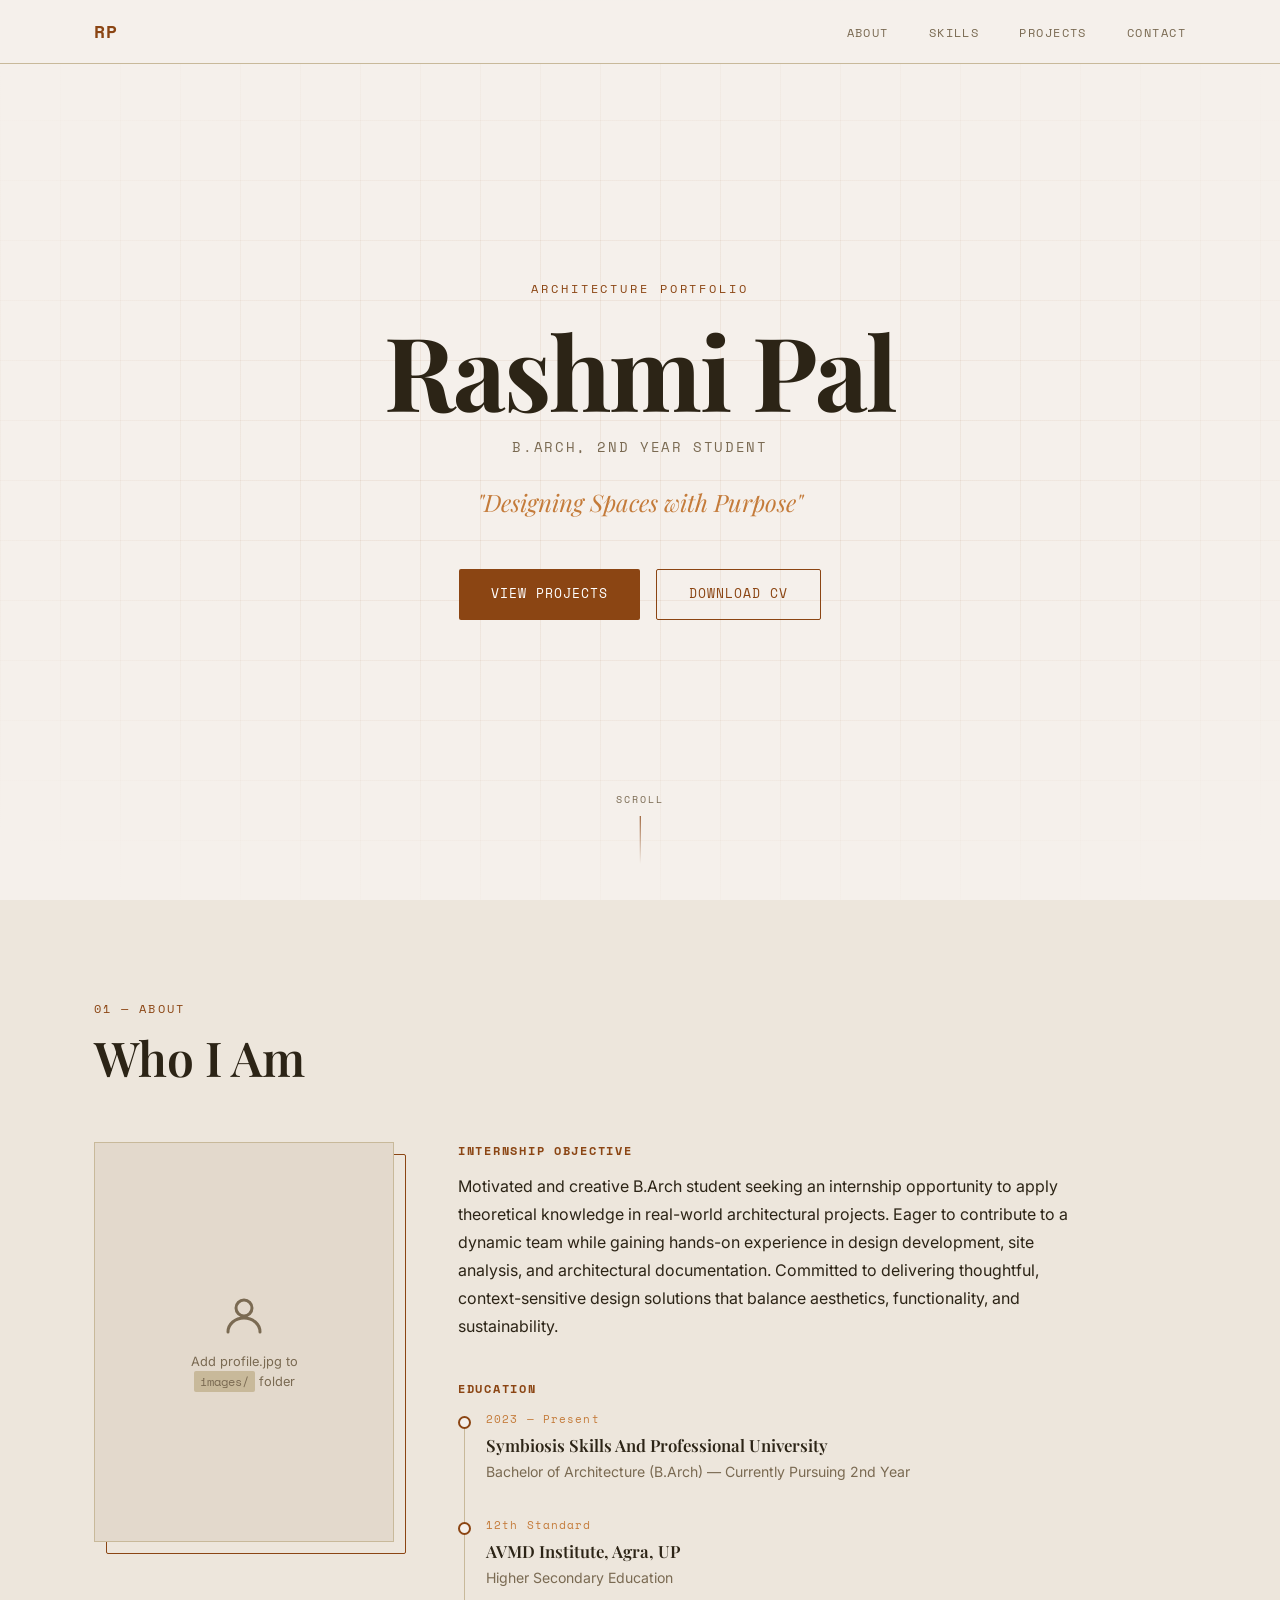
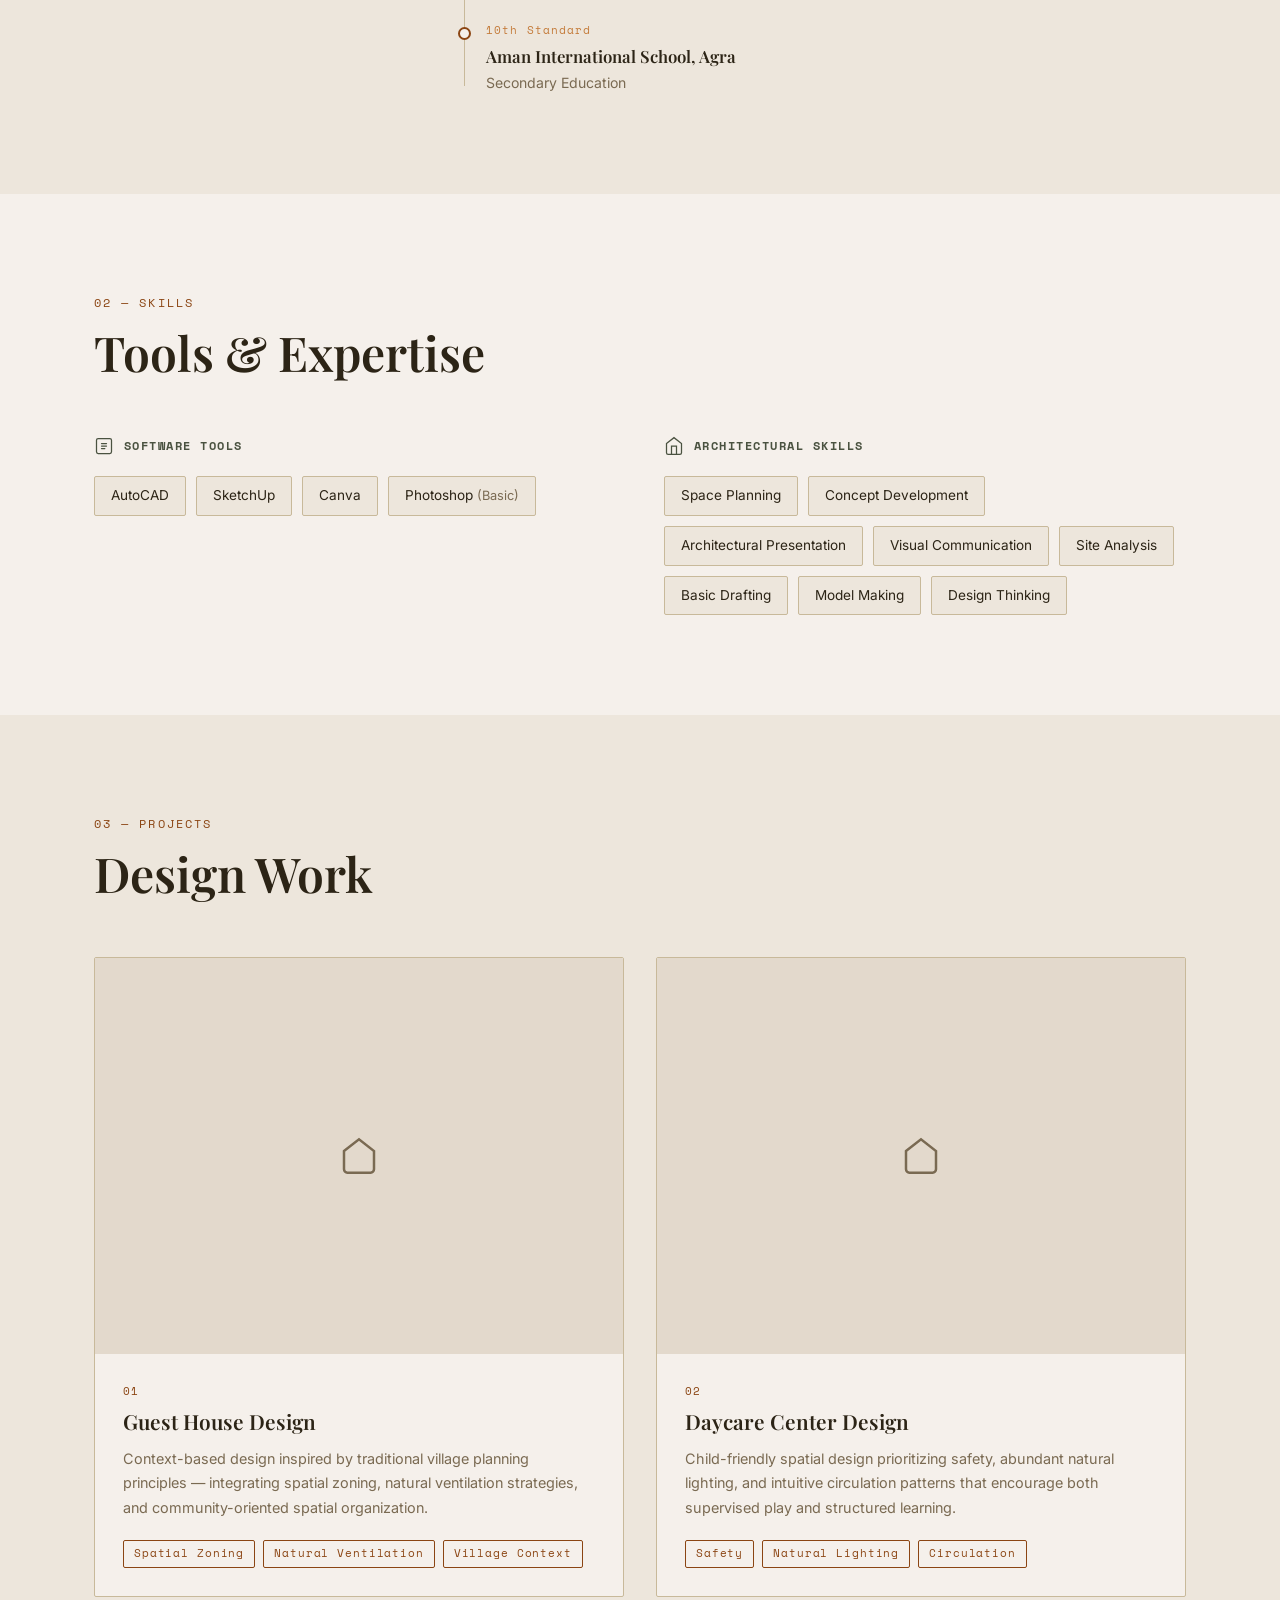
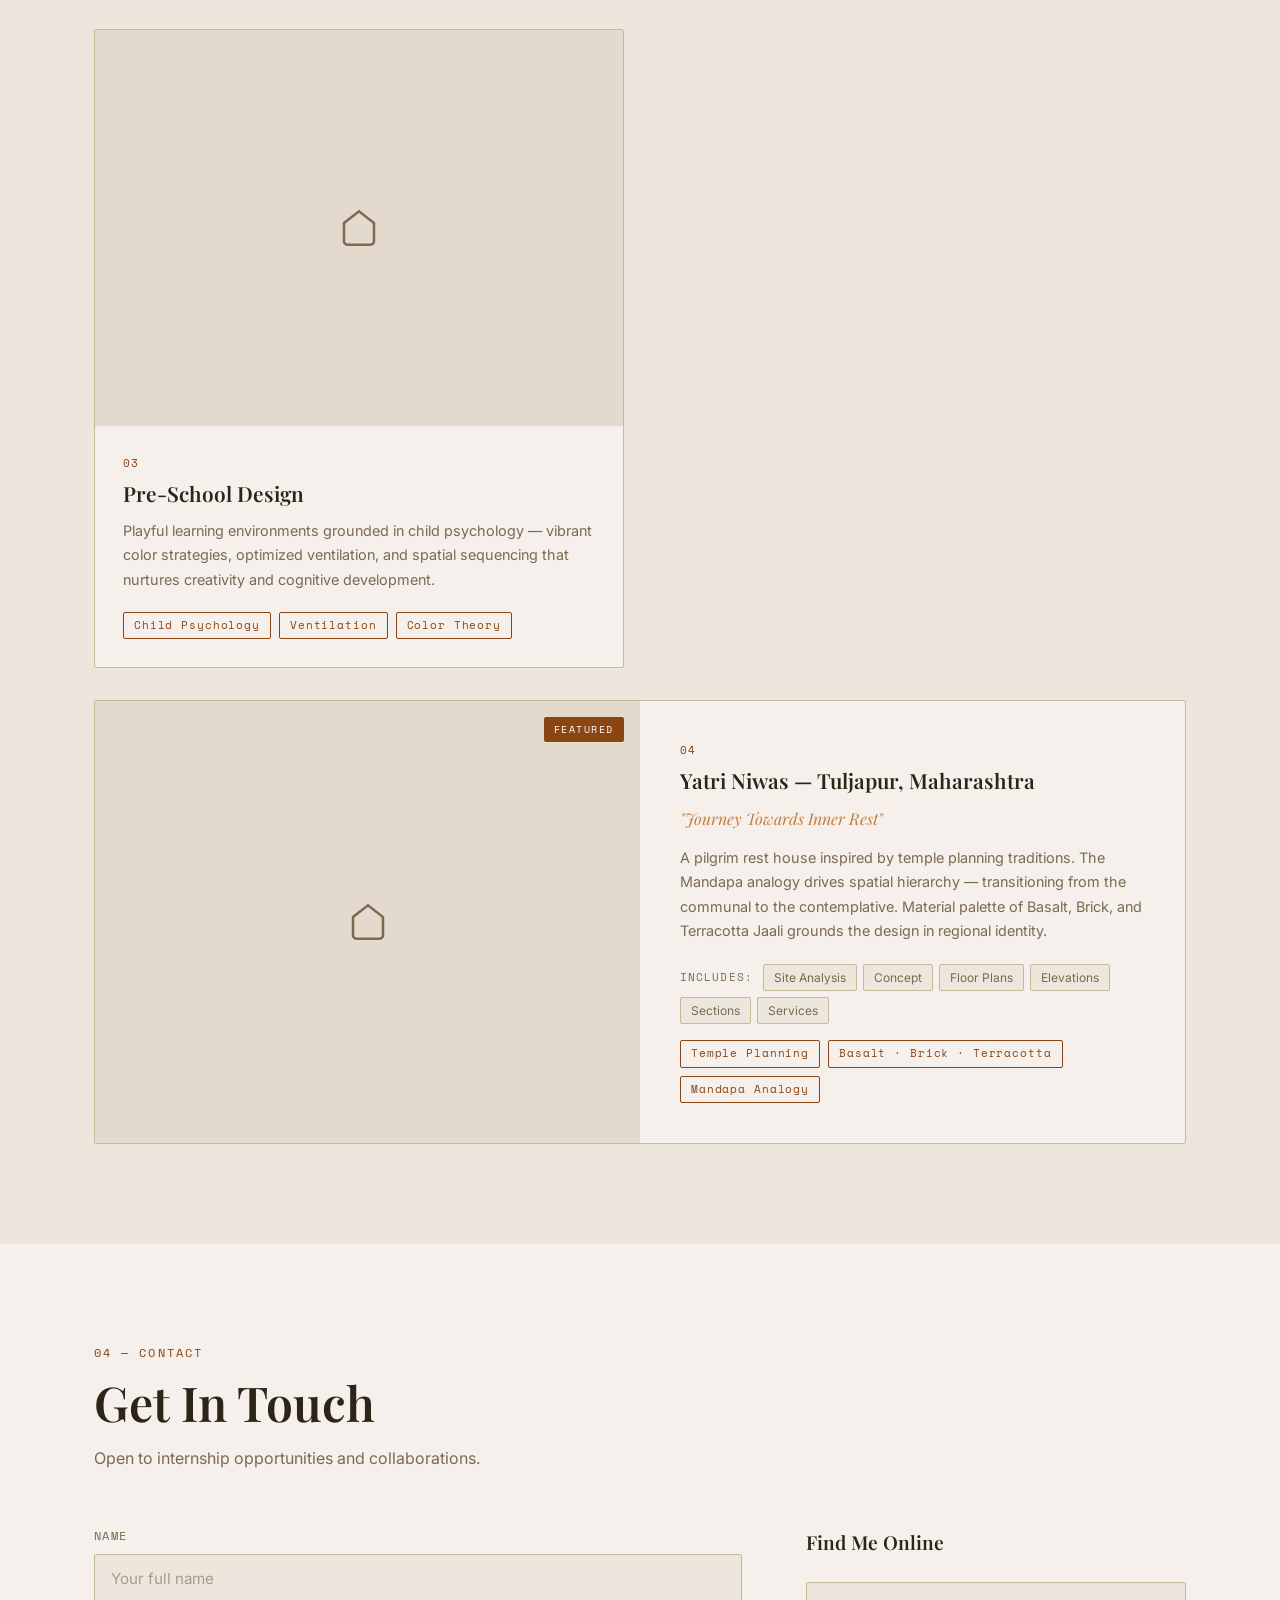
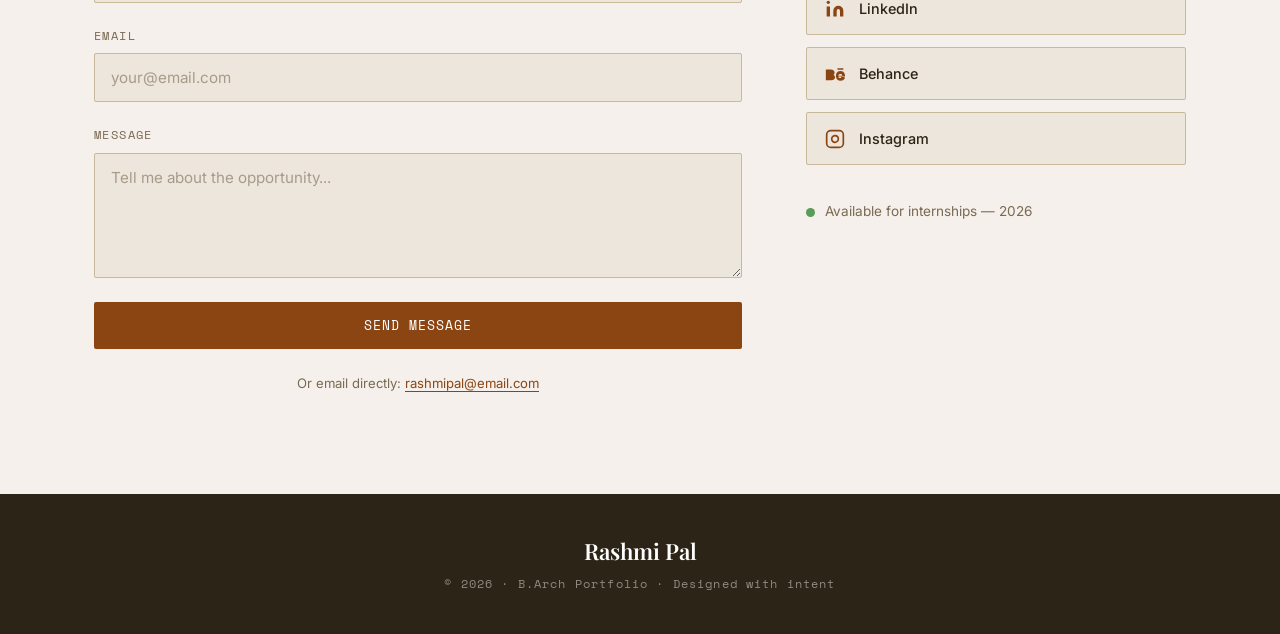
==== index.html @ 773ee170 "portfolio website start" ====
<!DOCTYPE html>
<html lang="en">
<head>
  <meta charset="UTF-8" />
  <meta name="viewport" content="width=device-width, initial-scale=1.0" />
  <title>Rashmi Pal — Architecture Portfolio</title>
  <meta name="description" content="Portfolio of Rashmi Pal, B.Arch 2nd Year Student — Designing Spaces with Purpose" />
  <link rel="preconnect" href="https://fonts.googleapis.com" />
  <link rel="preconnect" href="https://fonts.gstatic.com" crossorigin />
  <link href="https://fonts.googleapis.com/css2?family=Playfair+Display:ital,wght@0,400;0,600;0,700;1,400&family=Inter:wght@300;400;500;600&family=Space+Mono:wght@400;700&display=swap" rel="stylesheet" />
  <link rel="stylesheet" href="style.css" />
</head>
<body>

  <!-- NAV -->
  <nav id="navbar">
    <div class="nav-inner">
      <a href="#hero" class="nav-logo">RP</a>
      <button class="nav-hamburger" id="hamburger" aria-label="Toggle menu">
        <span></span><span></span><span></span>
      </button>
      <ul class="nav-links" id="nav-links">
        <li><a href="#about">About</a></li>
        <li><a href="#skills">Skills</a></li>
        <li><a href="#projects">Projects</a></li>
        <li><a href="#contact">Contact</a></li>
      </ul>
    </div>
  </nav>

  <!-- HERO -->
  <section id="hero">
    <div class="hero-grid-overlay"></div>
    <div class="hero-content">
      <p class="hero-pre">Architecture Portfolio</p>
      <h1 class="hero-name">Rashmi Pal</h1>
      <p class="hero-title">B.Arch, 2nd Year Student</p>
      <p class="hero-tagline">"Designing Spaces with Purpose"</p>
      <div class="hero-cta">
        <a href="#projects" class="btn btn-primary">View Projects</a>
        <a href="cv/rashmi-pal-cv.pdf" class="btn btn-outline" download>Download CV</a>
      </div>
    </div>
    <div class="hero-scroll-hint">
      <span>Scroll</span>
      <div class="scroll-line"></div>
    </div>
  </section>

  <!-- ABOUT -->
  <section id="about">
    <div class="container">
      <div class="section-label">01 — About</div>
      <h2 class="section-title">Who I Am</h2>

      <div class="about-grid">
        <!-- Photo -->
        <div class="about-photo-wrap">
          <div class="about-photo" id="photoArea">
            <img src="images/profile.jpg" alt="Rashmi Pal" id="profileImg" onerror="this.style.display='none';document.getElementById('photoPlaceholder').style.display='flex'" />
            <div class="photo-placeholder" id="photoPlaceholder">
              <svg width="48" height="48" fill="none" viewBox="0 0 24 24"><circle cx="12" cy="8" r="4" stroke="currentColor" stroke-width="1.5"/><path d="M4 20c0-4 3.6-7 8-7s8 3 8 7" stroke="currentColor" stroke-width="1.5" stroke-linecap="round"/></svg>
              <p>Add profile.jpg to<br/><code>images/</code> folder</p>
            </div>
          </div>
          <div class="about-photo-border"></div>
        </div>

        <!-- Text -->
        <div class="about-text">
          <h3 class="about-objective-title">Internship Objective</h3>
          <p class="about-objective">
            Motivated and creative B.Arch student seeking an internship opportunity to apply theoretical knowledge in real-world architectural projects. Eager to contribute to a dynamic team while gaining hands-on experience in design development, site analysis, and architectural documentation. Committed to delivering thoughtful, context-sensitive design solutions that balance aesthetics, functionality, and sustainability.
          </p>

          <h3 class="about-edu-title">Education</h3>
          <div class="timeline">
            <div class="timeline-item">
              <div class="timeline-dot"></div>
              <div class="timeline-body">
                <span class="timeline-year">2023 — Present</span>
                <h4>Symbiosis Skills And Professional University</h4>
                <p>Bachelor of Architecture (B.Arch) — Currently Pursuing 2nd Year</p>
              </div>
            </div>
            <div class="timeline-item">
              <div class="timeline-dot"></div>
              <div class="timeline-body">
                <span class="timeline-year">12th Standard</span>
                <h4>AVMD Institute, Agra, UP</h4>
                <p>Higher Secondary Education</p>
              </div>
            </div>
            <div class="timeline-item">
              <div class="timeline-dot"></div>
              <div class="timeline-body">
                <span class="timeline-year">10th Standard</span>
                <h4>Aman International School, Agra</h4>
                <p>Secondary Education</p>
              </div>
            </div>
          </div>
        </div>
      </div>
    </div>
  </section>

  <!-- SKILLS -->
  <section id="skills">
    <div class="container">
      <div class="section-label">02 — Skills</div>
      <h2 class="section-title">Tools & Expertise</h2>

      <div class="skills-grid">
        <div class="skills-col">
          <h3 class="skills-cat-title">
            <svg width="20" height="20" viewBox="0 0 24 24" fill="none"><rect x="3" y="3" width="18" height="18" rx="2" stroke="currentColor" stroke-width="1.5"/><path d="M9 9h6M9 12h6M9 15h4" stroke="currentColor" stroke-width="1.5" stroke-linecap="round"/></svg>
            Software Tools
          </h3>
          <div class="skill-tags">
            <span class="skill-tag">AutoCAD</span>
            <span class="skill-tag">SketchUp</span>
            <span class="skill-tag">Canva</span>
            <span class="skill-tag">Photoshop <em>(Basic)</em></span>
          </div>
        </div>

        <div class="skills-col">
          <h3 class="skills-cat-title">
            <svg width="20" height="20" viewBox="0 0 24 24" fill="none"><path d="M3 9l9-7 9 7v11a2 2 0 01-2 2H5a2 2 0 01-2-2z" stroke="currentColor" stroke-width="1.5"/><path d="M9 22V12h6v10" stroke="currentColor" stroke-width="1.5"/></svg>
            Architectural Skills
          </h3>
          <div class="skill-tags">
            <span class="skill-tag">Space Planning</span>
            <span class="skill-tag">Concept Development</span>
            <span class="skill-tag">Architectural Presentation</span>
            <span class="skill-tag">Visual Communication</span>
            <span class="skill-tag">Site Analysis</span>
            <span class="skill-tag">Basic Drafting</span>
            <span class="skill-tag">Model Making</span>
            <span class="skill-tag">Design Thinking</span>
          </div>
        </div>
      </div>
    </div>
  </section>

  <!-- PROJECTS -->
  <section id="projects">
    <div class="container">
      <div class="section-label">03 — Projects</div>
      <h2 class="section-title">Design Work</h2>

      <div class="projects-grid">

        <!-- Project 1: Guest House -->
        <article class="project-card" data-project="0">
          <div class="project-img-wrap">
            <div class="project-img-placeholder">
              <svg width="40" height="40" viewBox="0 0 24 24" fill="none"><path d="M3 9l9-7 9 7v11a2 2 0 01-2 2H5a2 2 0 01-2-2z" stroke="currentColor" stroke-width="1.5"/></svg>
            </div>
            <div class="project-img-gallery" data-images='["images/projects/guest-house/01.jpg","images/projects/guest-house/02.jpg","images/projects/guest-house/03.jpg"]'>
              <img src="images/projects/guest-house/01.jpg" alt="Guest House Design" onerror="this.parentElement.previousElementSibling.style.display='flex';this.style.display='none'" />
            </div>
            <div class="project-img-overlay">
              <span class="gallery-icon">&#9635; View Gallery</span>
            </div>
          </div>
          <div class="project-info">
            <span class="project-number">01</span>
            <h3 class="project-title">Guest House Design</h3>
            <p class="project-desc">Context-based design inspired by traditional village planning principles — integrating spatial zoning, natural ventilation strategies, and community-oriented spatial organization.</p>
            <div class="project-tags">
              <span>Spatial Zoning</span>
              <span>Natural Ventilation</span>
              <span>Village Context</span>
            </div>
          </div>
        </article>

        <!-- Project 2: Daycare -->
        <article class="project-card" data-project="1">
          <div class="project-img-wrap">
            <div class="project-img-placeholder">
              <svg width="40" height="40" viewBox="0 0 24 24" fill="none"><path d="M3 9l9-7 9 7v11a2 2 0 01-2 2H5a2 2 0 01-2-2z" stroke="currentColor" stroke-width="1.5"/></svg>
            </div>
            <div class="project-img-gallery" data-images='["images/projects/daycare/01.jpg","images/projects/daycare/02.jpg","images/projects/daycare/03.jpg"]'>
              <img src="images/projects/daycare/01.jpg" alt="Daycare Center Design" onerror="this.parentElement.previousElementSibling.style.display='flex';this.style.display='none'" />
            </div>
            <div class="project-img-overlay">
              <span class="gallery-icon">&#9635; View Gallery</span>
            </div>
          </div>
          <div class="project-info">
            <span class="project-number">02</span>
            <h3 class="project-title">Daycare Center Design</h3>
            <p class="project-desc">Child-friendly spatial design prioritizing safety, abundant natural lighting, and intuitive circulation patterns that encourage both supervised play and structured learning.</p>
            <div class="project-tags">
              <span>Safety</span>
              <span>Natural Lighting</span>
              <span>Circulation</span>
            </div>
          </div>
        </article>

        <!-- Project 3: Pre-School -->
        <article class="project-card" data-project="2">
          <div class="project-img-wrap">
            <div class="project-img-placeholder">
              <svg width="40" height="40" viewBox="0 0 24 24" fill="none"><path d="M3 9l9-7 9 7v11a2 2 0 01-2 2H5a2 2 0 01-2-2z" stroke="currentColor" stroke-width="1.5"/></svg>
            </div>
            <div class="project-img-gallery" data-images='["images/projects/preschool/01.jpg","images/projects/preschool/02.jpg","images/projects/preschool/03.jpg"]'>
              <img src="images/projects/preschool/01.jpg" alt="Pre-School Design" onerror="this.parentElement.previousElementSibling.style.display='flex';this.style.display='none'" />
            </div>
            <div class="project-img-overlay">
              <span class="gallery-icon">&#9635; View Gallery</span>
            </div>
          </div>
          <div class="project-info">
            <span class="project-number">03</span>
            <h3 class="project-title">Pre-School Design</h3>
            <p class="project-desc">Playful learning environments grounded in child psychology — vibrant color strategies, optimized ventilation, and spatial sequencing that nurtures creativity and cognitive development.</p>
            <div class="project-tags">
              <span>Child Psychology</span>
              <span>Ventilation</span>
              <span>Color Theory</span>
            </div>
          </div>
        </article>

        <!-- Project 4: Yatri Niwas — FEATURED -->
        <article class="project-card project-featured" data-project="3">
          <div class="project-img-wrap">
            <div class="project-img-placeholder">
              <svg width="40" height="40" viewBox="0 0 24 24" fill="none"><path d="M3 9l9-7 9 7v11a2 2 0 01-2 2H5a2 2 0 01-2-2z" stroke="currentColor" stroke-width="1.5"/></svg>
            </div>
            <div class="project-img-gallery" data-images='["images/projects/yatri-niwas/01.jpg","images/projects/yatri-niwas/02.jpg","images/projects/yatri-niwas/03.jpg","images/projects/yatri-niwas/04.jpg","images/projects/yatri-niwas/05.jpg","images/projects/yatri-niwas/06.jpg"]'>
              <img src="images/projects/yatri-niwas/01.jpg" alt="Yatri Niwas" onerror="this.parentElement.previousElementSibling.style.display='flex';this.style.display='none'" />
            </div>
            <div class="project-img-overlay">
              <span class="gallery-icon">&#9635; View Gallery</span>
            </div>
            <span class="project-featured-badge">Featured</span>
          </div>
          <div class="project-info">
            <span class="project-number">04</span>
            <h3 class="project-title">Yatri Niwas — Tuljapur, Maharashtra</h3>
            <p class="project-tagline-quote">"Journey Towards Inner Rest"</p>
            <p class="project-desc">A pilgrim rest house inspired by temple planning traditions. The Mandapa analogy drives spatial hierarchy — transitioning from the communal to the contemplative. Material palette of Basalt, Brick, and Terracotta Jaali grounds the design in regional identity.</p>
            <div class="project-sheets">
              <span class="sheet-label">Includes:</span>
              <span>Site Analysis</span>
              <span>Concept</span>
              <span>Floor Plans</span>
              <span>Elevations</span>
              <span>Sections</span>
              <span>Services</span>
            </div>
            <div class="project-tags">
              <span>Temple Planning</span>
              <span>Basalt · Brick · Terracotta</span>
              <span>Mandapa Analogy</span>
            </div>
          </div>
        </article>

      </div>
    </div>
  </section>

  <!-- CONTACT -->
  <section id="contact">
    <div class="container">
      <div class="section-label">04 — Contact</div>
      <h2 class="section-title">Get In Touch</h2>
      <p class="contact-sub">Open to internship opportunities and collaborations.</p>

      <div class="contact-grid">
        <form class="contact-form" id="contactForm" novalidate>
          <div class="form-group">
            <label for="name">Name</label>
            <input type="text" id="name" name="name" placeholder="Your full name" required />
          </div>
          <div class="form-group">
            <label for="email">Email</label>
            <input type="email" id="email" name="email" placeholder="your@email.com" required />
          </div>
          <div class="form-group">
            <label for="message">Message</label>
            <textarea id="message" name="message" rows="5" placeholder="Tell me about the opportunity..." required></textarea>
          </div>
          <button type="submit" class="btn btn-primary btn-full">Send Message</button>
          <p class="form-note">Or email directly: <a href="mailto:rashmi@example.com">rashmipal@email.com</a></p>
        </form>

        <div class="contact-social">
          <h3>Find Me Online</h3>
          <div class="social-links">
            <a href="https://linkedin.com/in/rashmipal" target="_blank" rel="noopener" class="social-link">
              <svg viewBox="0 0 24 24" fill="currentColor"><path d="M16 8a6 6 0 016 6v7h-4v-7a2 2 0 00-2-2 2 2 0 00-2 2v7h-4v-7a6 6 0 016-6zM2 9h4v12H2z"/><circle cx="4" cy="4" r="2"/></svg>
              LinkedIn
            </a>
            <a href="https://behance.net/rashmipal" target="_blank" rel="noopener" class="social-link">
              <svg viewBox="0 0 24 24" fill="currentColor"><path d="M22 7h-7V5h7v2zm1.726 10c-.442 1.297-2.029 3-5.101 3-3.074 0-5.564-1.729-5.564-5.675 0-3.91 2.325-5.92 5.466-5.92 3.082 0 4.964 1.782 5.375 4.426.078.506.109 1.188.095 2.14H15.97c.13 1.2.836 1.884 2.101 1.884.964 0 1.49-.564 1.727-1.555l3.928.7zM15.973 14h4.784c-.104-1.218-.81-2.027-2.27-2.027-1.37 0-2.24.822-2.514 2.027zM3 14c1.252 0 1.586-.49 1.586-1.27 0-.779-.428-1.23-1.586-1.23H1v2.5h2zm-2-7.5v13H7.5c2.75 0 4.5-1.25 4.5-3.5 0-1.5-.75-2.5-2-3 1-.5 1.5-1.5 1.5-2.5 0-2.25-1.5-4-4.5-4H1z"/></svg>
              Behance
            </a>
            <a href="https://instagram.com/rashmipal_arch" target="_blank" rel="noopener" class="social-link">
              <svg viewBox="0 0 24 24" fill="none" stroke="currentColor" stroke-width="2"><rect x="2" y="2" width="20" height="20" rx="5" ry="5"/><path d="M16 11.37A4 4 0 1112.63 8 4 4 0 0116 11.37z"/><line x1="17.5" y1="6.5" x2="17.51" y2="6.5"/></svg>
              Instagram
            </a>
          </div>
          <div class="contact-availability">
            <div class="availability-dot"></div>
            <span>Available for internships — 2026</span>
          </div>
        </div>
      </div>
    </div>
  </section>

  <!-- FOOTER -->
  <footer>
    <div class="container">
      <p class="footer-name">Rashmi Pal</p>
      <p class="footer-copy">© 2026 · B.Arch Portfolio · Designed with intent</p>
    </div>
  </footer>

  <!-- LIGHTBOX -->
  <div class="lightbox" id="lightbox" role="dialog" aria-label="Image viewer" aria-hidden="true">
    <button class="lightbox-close" id="lbClose" aria-label="Close">&#10005;</button>
    <button class="lightbox-prev" id="lbPrev" aria-label="Previous">&#8592;</button>
    <button class="lightbox-next" id="lbNext" aria-label="Next">&#8594;</button>
    <div class="lightbox-img-wrap">
      <img id="lbImg" src="" alt="Project image" />
    </div>
    <div class="lightbox-counter" id="lbCounter"></div>
  </div>
  <div class="lightbox-backdrop" id="lbBackdrop"></div>

  <script src="script.js"></script>
</body>
</html>
---- style.css ----
/* ============================================================
   RASHMI PAL — ARCHITECTURE PORTFOLIO
   Earthy, warm palette | Blueprint minimal aesthetic
   ============================================================ */

/* ---------- Custom Properties ---------- */
:root {
  --clr-bg:        #F5F0EB;
  --clr-surface:   #EDE6DC;
  --clr-surface2:  #E3D9CC;
  --clr-border:    #C8B99A;
  --clr-text:      #2C2416;
  --clr-text-muted:#7A6A52;
  --clr-accent:    #8B4513;   /* burnt sienna / brick */
  --clr-accent2:   #C47B3A;   /* terracotta */
  --clr-accent3:   #4A5240;   /* basalt green */
  --clr-grid:      rgba(139,69,19,0.07);

  --ff-display: 'Playfair Display', Georgia, serif;
  --ff-body:    'Inter', system-ui, sans-serif;
  --ff-mono:    'Space Mono', monospace;

  --max-w: 1140px;
  --nav-h: 64px;

  --ease-out-expo: cubic-bezier(0.16, 1, 0.3, 1);
}

/* ---------- Reset ---------- */
*, *::before, *::after { box-sizing: border-box; margin: 0; padding: 0; }

html {
  scroll-behavior: smooth;
  font-size: 16px;
}

body {
  background: var(--clr-bg);
  color: var(--clr-text);
  font-family: var(--ff-body);
  font-weight: 400;
  line-height: 1.6;
  overflow-x: hidden;
}

img { display: block; max-width: 100%; }
a { color: inherit; text-decoration: none; }

/* ---------- Utility ---------- */
.container {
  width: 100%;
  max-width: var(--max-w);
  margin: 0 auto;
  padding: 0 24px;
}

.btn {
  display: inline-flex;
  align-items: center;
  gap: 8px;
  padding: 14px 32px;
  font-family: var(--ff-mono);
  font-size: 0.8rem;
  letter-spacing: 0.08em;
  text-transform: uppercase;
  border-radius: 2px;
  cursor: pointer;
  transition: all 0.25s var(--ease-out-expo);
  border: none;
}

.btn-primary {
  background: var(--clr-accent);
  color: #fff;
}
.btn-primary:hover {
  background: #6d3510;
  transform: translateY(-2px);
  box-shadow: 0 8px 24px rgba(139,69,19,0.3);
}

.btn-outline {
  background: transparent;
  color: var(--clr-accent);
  border: 1.5px solid var(--clr-accent);
}
.btn-outline:hover {
  background: var(--clr-accent);
  color: #fff;
  transform: translateY(-2px);
}

.btn-full { width: 100%; justify-content: center; }

/* ---------- Section Common ---------- */
section {
  padding: 100px 0;
}

.section-label {
  font-family: var(--ff-mono);
  font-size: 0.72rem;
  letter-spacing: 0.18em;
  color: var(--clr-accent);
  text-transform: uppercase;
  margin-bottom: 12px;
}

.section-title {
  font-family: var(--ff-display);
  font-size: clamp(2rem, 4vw, 3rem);
  font-weight: 600;
  line-height: 1.15;
  margin-bottom: 56px;
  color: var(--clr-text);
}

/* ============================================================
   NAV
   ============================================================ */
#navbar {
  position: fixed;
  top: 0; left: 0; right: 0;
  z-index: 100;
  height: var(--nav-h);
  background: rgba(245,240,235,0.92);
  backdrop-filter: blur(12px);
  -webkit-backdrop-filter: blur(12px);
  border-bottom: 1px solid var(--clr-border);
  transition: box-shadow 0.3s;
}

#navbar.scrolled {
  box-shadow: 0 4px 24px rgba(44,36,22,0.08);
}

.nav-inner {
  max-width: var(--max-w);
  margin: 0 auto;
  padding: 0 24px;
  height: 100%;
  display: flex;
  align-items: center;
  justify-content: space-between;
}

.nav-logo {
  font-family: var(--ff-mono);
  font-weight: 700;
  font-size: 1.1rem;
  color: var(--clr-accent);
  letter-spacing: 0.08em;
}

.nav-links {
  display: flex;
  list-style: none;
  gap: 40px;
}

.nav-links a {
  font-family: var(--ff-mono);
  font-size: 0.75rem;
  letter-spacing: 0.12em;
  text-transform: uppercase;
  color: var(--clr-text-muted);
  transition: color 0.2s;
  position: relative;
}

.nav-links a::after {
  content: '';
  position: absolute;
  bottom: -4px; left: 0; right: 100%;
  height: 1.5px;
  background: var(--clr-accent);
  transition: right 0.25s var(--ease-out-expo);
}

.nav-links a:hover,
.nav-links a.active {
  color: var(--clr-accent);
}

.nav-links a:hover::after,
.nav-links a.active::after {
  right: 0;
}

.nav-hamburger {
  display: none;
  flex-direction: column;
  gap: 5px;
  background: none;
  border: none;
  cursor: pointer;
  padding: 4px;
}

.nav-hamburger span {
  display: block;
  width: 24px;
  height: 1.5px;
  background: var(--clr-text);
  transition: all 0.3s;
}

/* ============================================================
   HERO
   ============================================================ */
#hero {
  min-height: 100vh;
  display: flex;
  align-items: center;
  justify-content: center;
  position: relative;
  padding: 0 24px;
  background: var(--clr-bg);
  overflow: hidden;
}

/* Blueprint grid overlay */
.hero-grid-overlay {
  position: absolute;
  inset: 0;
  background-image:
    linear-gradient(var(--clr-grid) 1px, transparent 1px),
    linear-gradient(90deg, var(--clr-grid) 1px, transparent 1px);
  background-size: 60px 60px;
  pointer-events: none;
}

.hero-grid-overlay::after {
  content: '';
  position: absolute;
  inset: 0;
  background: radial-gradient(ellipse 70% 60% at 50% 50%, transparent 30%, var(--clr-bg) 100%);
}

.hero-content {
  position: relative;
  z-index: 1;
  text-align: center;
  max-width: 760px;
}

.hero-pre {
  font-family: var(--ff-mono);
  font-size: 0.72rem;
  letter-spacing: 0.25em;
  text-transform: uppercase;
  color: var(--clr-accent);
  margin-bottom: 20px;
}

.hero-name {
  font-family: var(--ff-display);
  font-size: clamp(3.5rem, 8vw, 7rem);
  font-weight: 700;
  line-height: 1;
  letter-spacing: -0.02em;
  color: var(--clr-text);
  margin-bottom: 16px;
}

.hero-title {
  font-family: var(--ff-mono);
  font-size: 0.85rem;
  letter-spacing: 0.12em;
  color: var(--clr-text-muted);
  text-transform: uppercase;
  margin-bottom: 24px;
}

.hero-tagline {
  font-family: var(--ff-display);
  font-style: italic;
  font-size: clamp(1.1rem, 2.5vw, 1.5rem);
  color: var(--clr-accent2);
  margin-bottom: 48px;
}

.hero-cta {
  display: flex;
  gap: 16px;
  justify-content: center;
  flex-wrap: wrap;
}

.hero-scroll-hint {
  position: absolute;
  bottom: 36px;
  left: 50%;
  transform: translateX(-50%);
  display: flex;
  flex-direction: column;
  align-items: center;
  gap: 8px;
  z-index: 1;
}

.hero-scroll-hint span {
  font-family: var(--ff-mono);
  font-size: 0.65rem;
  letter-spacing: 0.2em;
  text-transform: uppercase;
  color: var(--clr-text-muted);
}

.scroll-line {
  width: 1px;
  height: 48px;
  background: linear-gradient(to bottom, var(--clr-accent), transparent);
  animation: scrollPulse 2s ease-in-out infinite;
}

@keyframes scrollPulse {
  0%, 100% { opacity: 0.4; transform: scaleY(1); }
  50% { opacity: 1; transform: scaleY(1.1); }
}

/* ============================================================
   ABOUT
   ============================================================ */
#about {
  background: var(--clr-surface);
}

.about-grid {
  display: grid;
  grid-template-columns: 300px 1fr;
  gap: 64px;
  align-items: start;
}

.about-photo-wrap {
  position: relative;
}

.about-photo {
  width: 100%;
  aspect-ratio: 3/4;
  background: var(--clr-surface2);
  border: 1px solid var(--clr-border);
  overflow: hidden;
  position: relative;
}

.about-photo img {
  width: 100%;
  height: 100%;
  object-fit: cover;
}

.photo-placeholder {
  position: absolute;
  inset: 0;
  display: flex;
  flex-direction: column;
  align-items: center;
  justify-content: center;
  gap: 12px;
  color: var(--clr-text-muted);
  text-align: center;
  padding: 24px;
}

.photo-placeholder p {
  font-size: 0.8rem;
  line-height: 1.5;
}

.photo-placeholder code {
  font-family: var(--ff-mono);
  font-size: 0.75rem;
  background: var(--clr-border);
  padding: 2px 6px;
  border-radius: 2px;
}

.about-photo-border {
  position: absolute;
  top: 12px; left: 12px;
  right: -12px; bottom: -12px;
  border: 1.5px solid var(--clr-accent);
  z-index: -1;
  border-radius: 2px;
}

.about-objective-title,
.about-edu-title {
  font-family: var(--ff-mono);
  font-size: 0.72rem;
  letter-spacing: 0.15em;
  text-transform: uppercase;
  color: var(--clr-accent);
  margin-bottom: 12px;
}

.about-objective {
  font-size: 1rem;
  line-height: 1.75;
  color: var(--clr-text);
  margin-bottom: 40px;
  max-width: 620px;
}

.about-edu-title {
  margin-top: 8px;
}

/* Timeline */
.timeline {
  position: relative;
  padding-left: 28px;
}

.timeline::before {
  content: '';
  position: absolute;
  left: 6px; top: 8px; bottom: 8px;
  width: 1px;
  background: var(--clr-border);
}

.timeline-item {
  position: relative;
  margin-bottom: 32px;
}

.timeline-item:last-child { margin-bottom: 0; }

.timeline-dot {
  position: absolute;
  left: -28px;
  top: 6px;
  width: 13px;
  height: 13px;
  border-radius: 50%;
  background: var(--clr-bg);
  border: 2px solid var(--clr-accent);
}

.timeline-year {
  font-family: var(--ff-mono);
  font-size: 0.7rem;
  letter-spacing: 0.1em;
  color: var(--clr-accent2);
  display: block;
  margin-bottom: 4px;
}

.timeline-body h4 {
  font-family: var(--ff-display);
  font-size: 1.05rem;
  font-weight: 600;
  color: var(--clr-text);
  margin-bottom: 2px;
}

.timeline-body p {
  font-size: 0.88rem;
  color: var(--clr-text-muted);
}

/* ============================================================
   SKILLS
   ============================================================ */
#skills {
  background: var(--clr-bg);
}

.skills-grid {
  display: grid;
  grid-template-columns: 1fr 1fr;
  gap: 48px;
}

.skills-cat-title {
  display: flex;
  align-items: center;
  gap: 10px;
  font-family: var(--ff-mono);
  font-size: 0.78rem;
  letter-spacing: 0.12em;
  text-transform: uppercase;
  color: var(--clr-accent3);
  margin-bottom: 20px;
}

.skill-tags {
  display: flex;
  flex-wrap: wrap;
  gap: 10px;
}

.skill-tag {
  display: inline-block;
  padding: 8px 16px;
  background: var(--clr-surface);
  border: 1px solid var(--clr-border);
  border-radius: 2px;
  font-size: 0.85rem;
  color: var(--clr-text);
  transition: all 0.2s;
}

.skill-tag em {
  font-style: normal;
  color: var(--clr-text-muted);
  font-size: 0.8rem;
}

.skill-tag:hover {
  background: var(--clr-accent);
  color: #fff;
  border-color: var(--clr-accent);
}

.skill-tag:hover em { color: rgba(255,255,255,0.7); }

/* ============================================================
   PROJECTS
   ============================================================ */
#projects {
  background: var(--clr-surface);
}

.projects-grid {
  display: grid;
  grid-template-columns: repeat(2, 1fr);
  gap: 32px;
}

.project-card {
  background: var(--clr-bg);
  border: 1px solid var(--clr-border);
  border-radius: 2px;
  overflow: hidden;
  transition: transform 0.3s var(--ease-out-expo), box-shadow 0.3s;
  cursor: pointer;
}

.project-card:hover {
  transform: translateY(-6px);
  box-shadow: 0 16px 48px rgba(44,36,22,0.12);
}

.project-featured {
  grid-column: span 2;
  display: grid;
  grid-template-columns: 1fr 1fr;
}

.project-img-wrap {
  position: relative;
  overflow: hidden;
  background: var(--clr-surface2);
  aspect-ratio: 4/3;
}

.project-featured .project-img-wrap {
  aspect-ratio: auto;
  min-height: 360px;
}

.project-img-placeholder {
  position: absolute;
  inset: 0;
  display: none;
  flex-direction: column;
  align-items: center;
  justify-content: center;
  color: var(--clr-border);
  gap: 12px;
  font-size: 0.75rem;
  color: var(--clr-text-muted);
}

.project-img-gallery {
  width: 100%;
  height: 100%;
}

.project-img-gallery img {
  width: 100%;
  height: 100%;
  object-fit: cover;
  transition: transform 0.5s var(--ease-out-expo);
}

.project-card:hover .project-img-gallery img {
  transform: scale(1.05);
}

.project-img-overlay {
  position: absolute;
  inset: 0;
  background: rgba(44,36,22,0.5);
  display: flex;
  align-items: center;
  justify-content: center;
  opacity: 0;
  transition: opacity 0.3s;
}

.project-card:hover .project-img-overlay {
  opacity: 1;
}

.gallery-icon {
  font-family: var(--ff-mono);
  font-size: 0.75rem;
  letter-spacing: 0.1em;
  color: #fff;
  border: 1px solid rgba(255,255,255,0.6);
  padding: 8px 16px;
  border-radius: 2px;
}

.project-featured-badge {
  position: absolute;
  top: 16px; right: 16px;
  background: var(--clr-accent);
  color: #fff;
  font-family: var(--ff-mono);
  font-size: 0.65rem;
  letter-spacing: 0.15em;
  text-transform: uppercase;
  padding: 4px 10px;
  border-radius: 2px;
  z-index: 2;
}

.project-info {
  padding: 28px;
}

.project-featured .project-info {
  padding: 40px;
  display: flex;
  flex-direction: column;
  justify-content: center;
}

.project-number {
  font-family: var(--ff-mono);
  font-size: 0.7rem;
  color: var(--clr-accent);
  letter-spacing: 0.1em;
  display: block;
  margin-bottom: 8px;
}

.project-title {
  font-family: var(--ff-display);
  font-size: 1.3rem;
  font-weight: 600;
  margin-bottom: 12px;
  color: var(--clr-text);
  line-height: 1.3;
}

.project-tagline-quote {
  font-family: var(--ff-display);
  font-style: italic;
  font-size: 1rem;
  color: var(--clr-accent2);
  margin-bottom: 14px;
}

.project-desc {
  font-size: 0.9rem;
  line-height: 1.7;
  color: var(--clr-text-muted);
  margin-bottom: 20px;
}

.project-sheets {
  display: flex;
  flex-wrap: wrap;
  gap: 6px;
  margin-bottom: 16px;
  align-items: center;
}

.sheet-label {
  font-family: var(--ff-mono);
  font-size: 0.68rem;
  letter-spacing: 0.1em;
  color: var(--clr-text-muted);
  text-transform: uppercase;
  margin-right: 4px;
}

.project-sheets span:not(.sheet-label) {
  font-size: 0.75rem;
  padding: 3px 10px;
  background: var(--clr-surface);
  border: 1px solid var(--clr-border);
  border-radius: 2px;
  color: var(--clr-text-muted);
}

.project-tags {
  display: flex;
  flex-wrap: wrap;
  gap: 8px;
}

.project-tags span {
  font-family: var(--ff-mono);
  font-size: 0.68rem;
  letter-spacing: 0.08em;
  padding: 4px 10px;
  background: transparent;
  border: 1px solid var(--clr-accent);
  color: var(--clr-accent);
  border-radius: 2px;
}

/* ============================================================
   CONTACT
   ============================================================ */
#contact {
  background: var(--clr-bg);
}

.contact-sub {
  font-size: 1rem;
  color: var(--clr-text-muted);
  margin-top: -40px;
  margin-bottom: 56px;
}

.contact-grid {
  display: grid;
  grid-template-columns: 1fr 380px;
  gap: 64px;
  align-items: start;
}

/* Form */
.contact-form {
  display: flex;
  flex-direction: column;
  gap: 24px;
}

.form-group {
  display: flex;
  flex-direction: column;
  gap: 8px;
}

.form-group label {
  font-family: var(--ff-mono);
  font-size: 0.72rem;
  letter-spacing: 0.12em;
  text-transform: uppercase;
  color: var(--clr-text-muted);
}

.form-group input,
.form-group textarea {
  background: var(--clr-surface);
  border: 1px solid var(--clr-border);
  border-radius: 2px;
  padding: 14px 16px;
  font-family: var(--ff-body);
  font-size: 0.95rem;
  color: var(--clr-text);
  outline: none;
  transition: border-color 0.2s, box-shadow 0.2s;
  resize: vertical;
}

.form-group input::placeholder,
.form-group textarea::placeholder {
  color: var(--clr-text-muted);
  opacity: 0.6;
}

.form-group input:focus,
.form-group textarea:focus {
  border-color: var(--clr-accent);
  box-shadow: 0 0 0 3px rgba(139,69,19,0.1);
}

.form-note {
  font-size: 0.82rem;
  color: var(--clr-text-muted);
  text-align: center;
}

.form-note a {
  color: var(--clr-accent);
  text-decoration: underline;
  text-underline-offset: 3px;
}

/* Social */
.contact-social h3 {
  font-family: var(--ff-display);
  font-size: 1.2rem;
  font-weight: 600;
  margin-bottom: 24px;
}

.social-links {
  display: flex;
  flex-direction: column;
  gap: 12px;
  margin-bottom: 36px;
}

.social-link {
  display: flex;
  align-items: center;
  gap: 14px;
  padding: 14px 18px;
  background: var(--clr-surface);
  border: 1px solid var(--clr-border);
  border-radius: 2px;
  font-size: 0.9rem;
  font-weight: 500;
  color: var(--clr-text);
  transition: all 0.2s;
}

.social-link svg {
  width: 20px;
  height: 20px;
  flex-shrink: 0;
  color: var(--clr-accent);
}

.social-link:hover {
  background: var(--clr-accent);
  color: #fff;
  border-color: var(--clr-accent);
}

.social-link:hover svg { color: #fff; }

.contact-availability {
  display: flex;
  align-items: center;
  gap: 10px;
  font-size: 0.85rem;
  color: var(--clr-text-muted);
}

.availability-dot {
  width: 9px;
  height: 9px;
  border-radius: 50%;
  background: #5a9a5a;
  flex-shrink: 0;
  animation: pulse 2.5s ease-in-out infinite;
}

@keyframes pulse {
  0%, 100% { box-shadow: 0 0 0 0 rgba(90,154,90,0.4); }
  50% { box-shadow: 0 0 0 6px rgba(90,154,90,0); }
}

/* ============================================================
   FOOTER
   ============================================================ */
footer {
  background: var(--clr-text);
  color: var(--clr-surface);
  padding: 40px 0;
  text-align: center;
}

.footer-name {
  font-family: var(--ff-display);
  font-size: 1.4rem;
  font-weight: 600;
  margin-bottom: 6px;
  color: #fff;
}

.footer-copy {
  font-family: var(--ff-mono);
  font-size: 0.72rem;
  letter-spacing: 0.1em;
  color: rgba(245,240,235,0.5);
}

/* ============================================================
   LIGHTBOX
   ============================================================ */
.lightbox-backdrop {
  position: fixed;
  inset: 0;
  background: rgba(20,16,10,0.92);
  z-index: 200;
  opacity: 0;
  pointer-events: none;
  transition: opacity 0.3s;
}

.lightbox-backdrop.active {
  opacity: 1;
  pointer-events: all;
}

.lightbox {
  position: fixed;
  inset: 0;
  z-index: 201;
  display: flex;
  flex-direction: column;
  align-items: center;
  justify-content: center;
  opacity: 0;
  pointer-events: none;
  transition: opacity 0.3s;
}

.lightbox.active {
  opacity: 1;
  pointer-events: all;
}

.lightbox-img-wrap {
  max-width: 90vw;
  max-height: 80vh;
  display: flex;
  align-items: center;
  justify-content: center;
}

.lightbox-img-wrap img {
  max-width: 90vw;
  max-height: 80vh;
  object-fit: contain;
  border-radius: 2px;
  box-shadow: 0 24px 80px rgba(0,0,0,0.6);
}

.lightbox-close,
.lightbox-prev,
.lightbox-next {
  position: absolute;
  background: rgba(255,255,255,0.1);
  border: 1px solid rgba(255,255,255,0.2);
  color: #fff;
  cursor: pointer;
  font-size: 1.1rem;
  transition: background 0.2s;
  border-radius: 2px;
  line-height: 1;
}

.lightbox-close:hover,
.lightbox-prev:hover,
.lightbox-next:hover {
  background: rgba(255,255,255,0.2);
}

.lightbox-close {
  top: 20px; right: 20px;
  padding: 10px 14px;
}

.lightbox-prev {
  left: 20px; top: 50%;
  transform: translateY(-50%);
  padding: 16px 18px;
}

.lightbox-next {
  right: 20px; top: 50%;
  transform: translateY(-50%);
  padding: 16px 18px;
}

.lightbox-counter {
  position: absolute;
  bottom: 24px;
  left: 50%;
  transform: translateX(-50%);
  font-family: var(--ff-mono);
  font-size: 0.72rem;
  letter-spacing: 0.1em;
  color: rgba(255,255,255,0.6);
}

/* ============================================================
   SCROLL ANIMATIONS
   ============================================================ */
.fade-up {
  opacity: 0;
  transform: translateY(24px);
  transition: opacity 0.6s var(--ease-out-expo), transform 0.6s var(--ease-out-expo);
}

.fade-up.visible {
  opacity: 1;
  transform: translateY(0);
}

/* ============================================================
   RESPONSIVE
   ============================================================ */
@media (max-width: 900px) {
  .about-grid {
    grid-template-columns: 1fr;
    gap: 40px;
  }

  .about-photo-wrap {
    max-width: 260px;
    margin: 0 auto;
  }

  .about-photo-border {
    display: none;
  }

  .skills-grid {
    grid-template-columns: 1fr;
    gap: 32px;
  }

  .projects-grid {
    grid-template-columns: 1fr;
  }

  .project-featured {
    grid-column: span 1;
    grid-template-columns: 1fr;
  }

  .project-featured .project-img-wrap {
    min-height: 260px;
    aspect-ratio: 4/3;
  }

  .contact-grid {
    grid-template-columns: 1fr;
    gap: 40px;
  }
}

@media (max-width: 640px) {
  section { padding: 72px 0; }

  .nav-links {
    position: fixed;
    top: var(--nav-h);
    left: 0; right: 0;
    background: var(--clr-bg);
    flex-direction: column;
    gap: 0;
    border-bottom: 1px solid var(--clr-border);
    transform: translateY(-100%);
    opacity: 0;
    pointer-events: none;
    transition: transform 0.3s var(--ease-out-expo), opacity 0.3s;
    z-index: 99;
  }

  .nav-links.open {
    transform: translateY(0);
    opacity: 1;
    pointer-events: all;
  }

  .nav-links li { border-bottom: 1px solid var(--clr-border); }
  .nav-links a { display: block; padding: 16px 24px; }
  .nav-links a::after { display: none; }

  .nav-hamburger { display: flex; }

  .hero-name { font-size: clamp(2.8rem, 14vw, 5rem); }

  .hero-cta {
    flex-direction: column;
    align-items: center;
  }

  .btn { width: 100%; justify-content: center; max-width: 280px; }

  .project-info { padding: 20px; }

  .lightbox-prev { left: 8px; }
  .lightbox-next { right: 8px; }
}
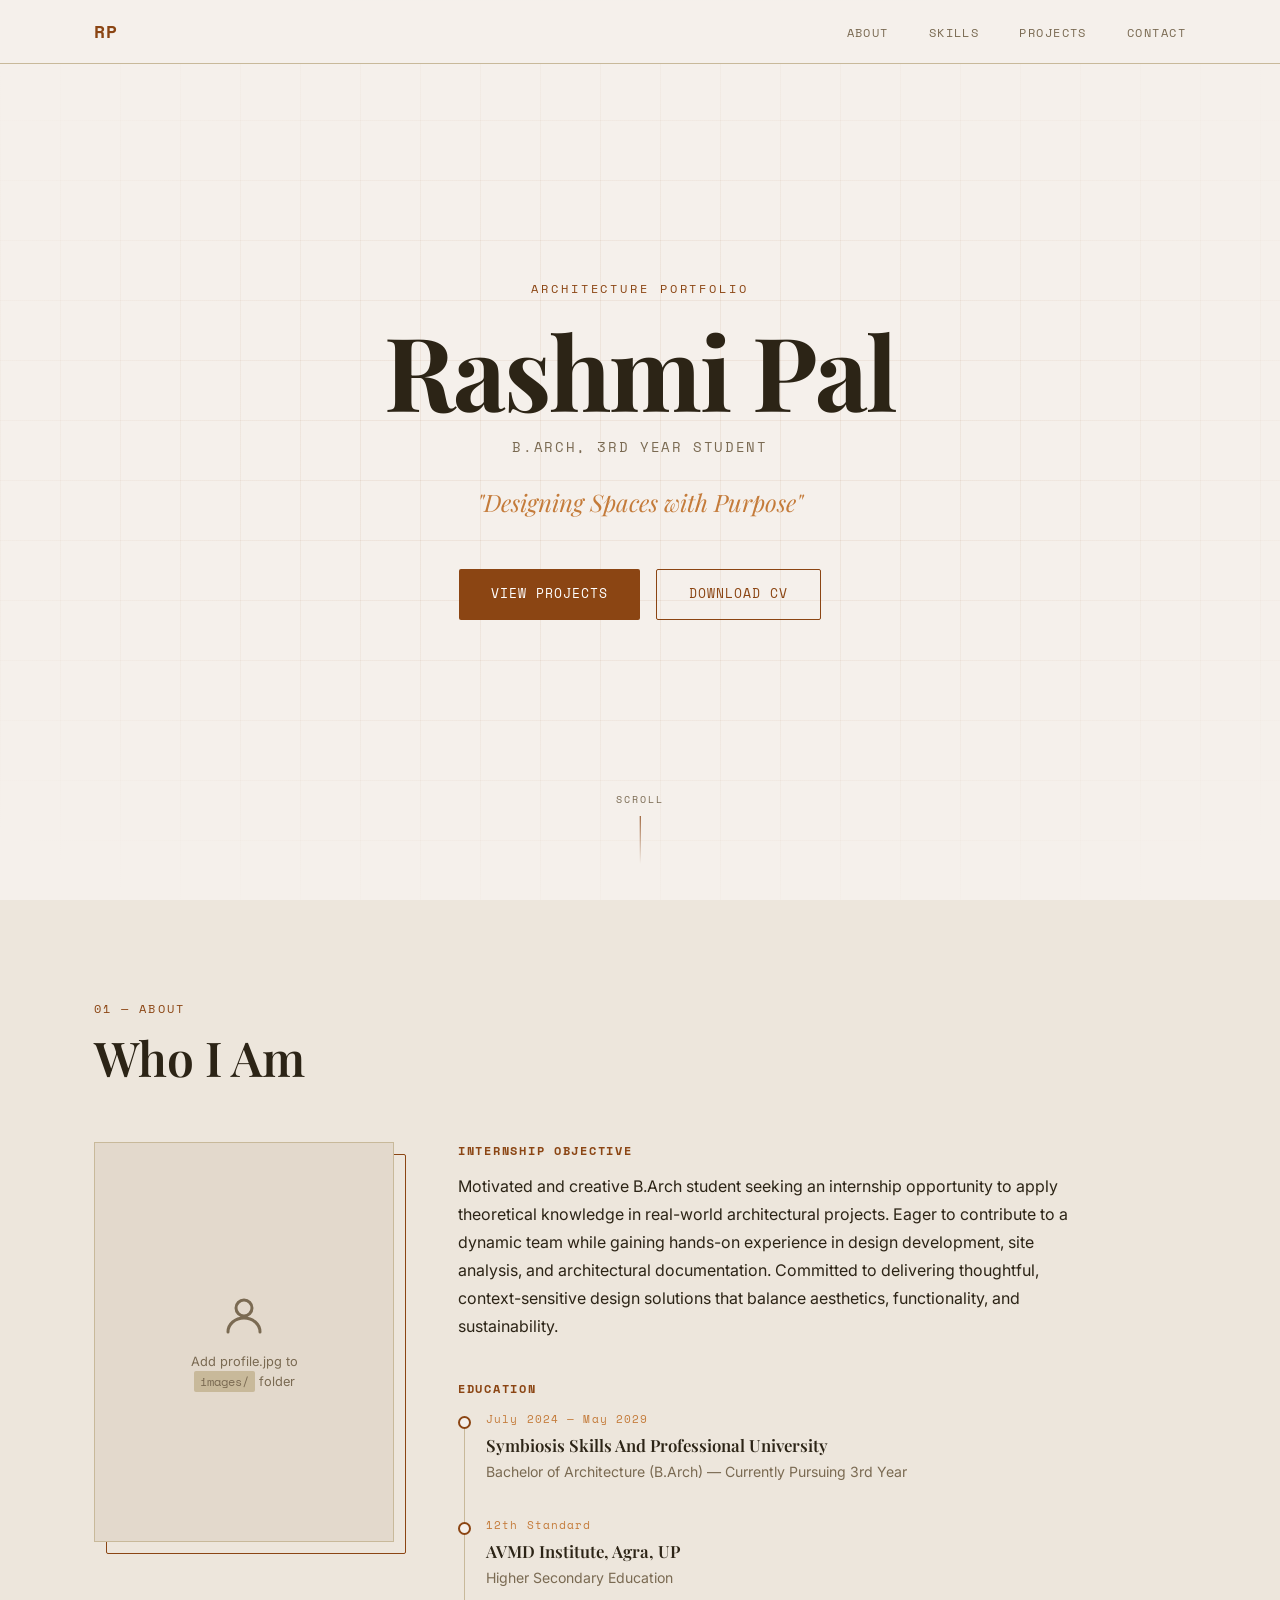
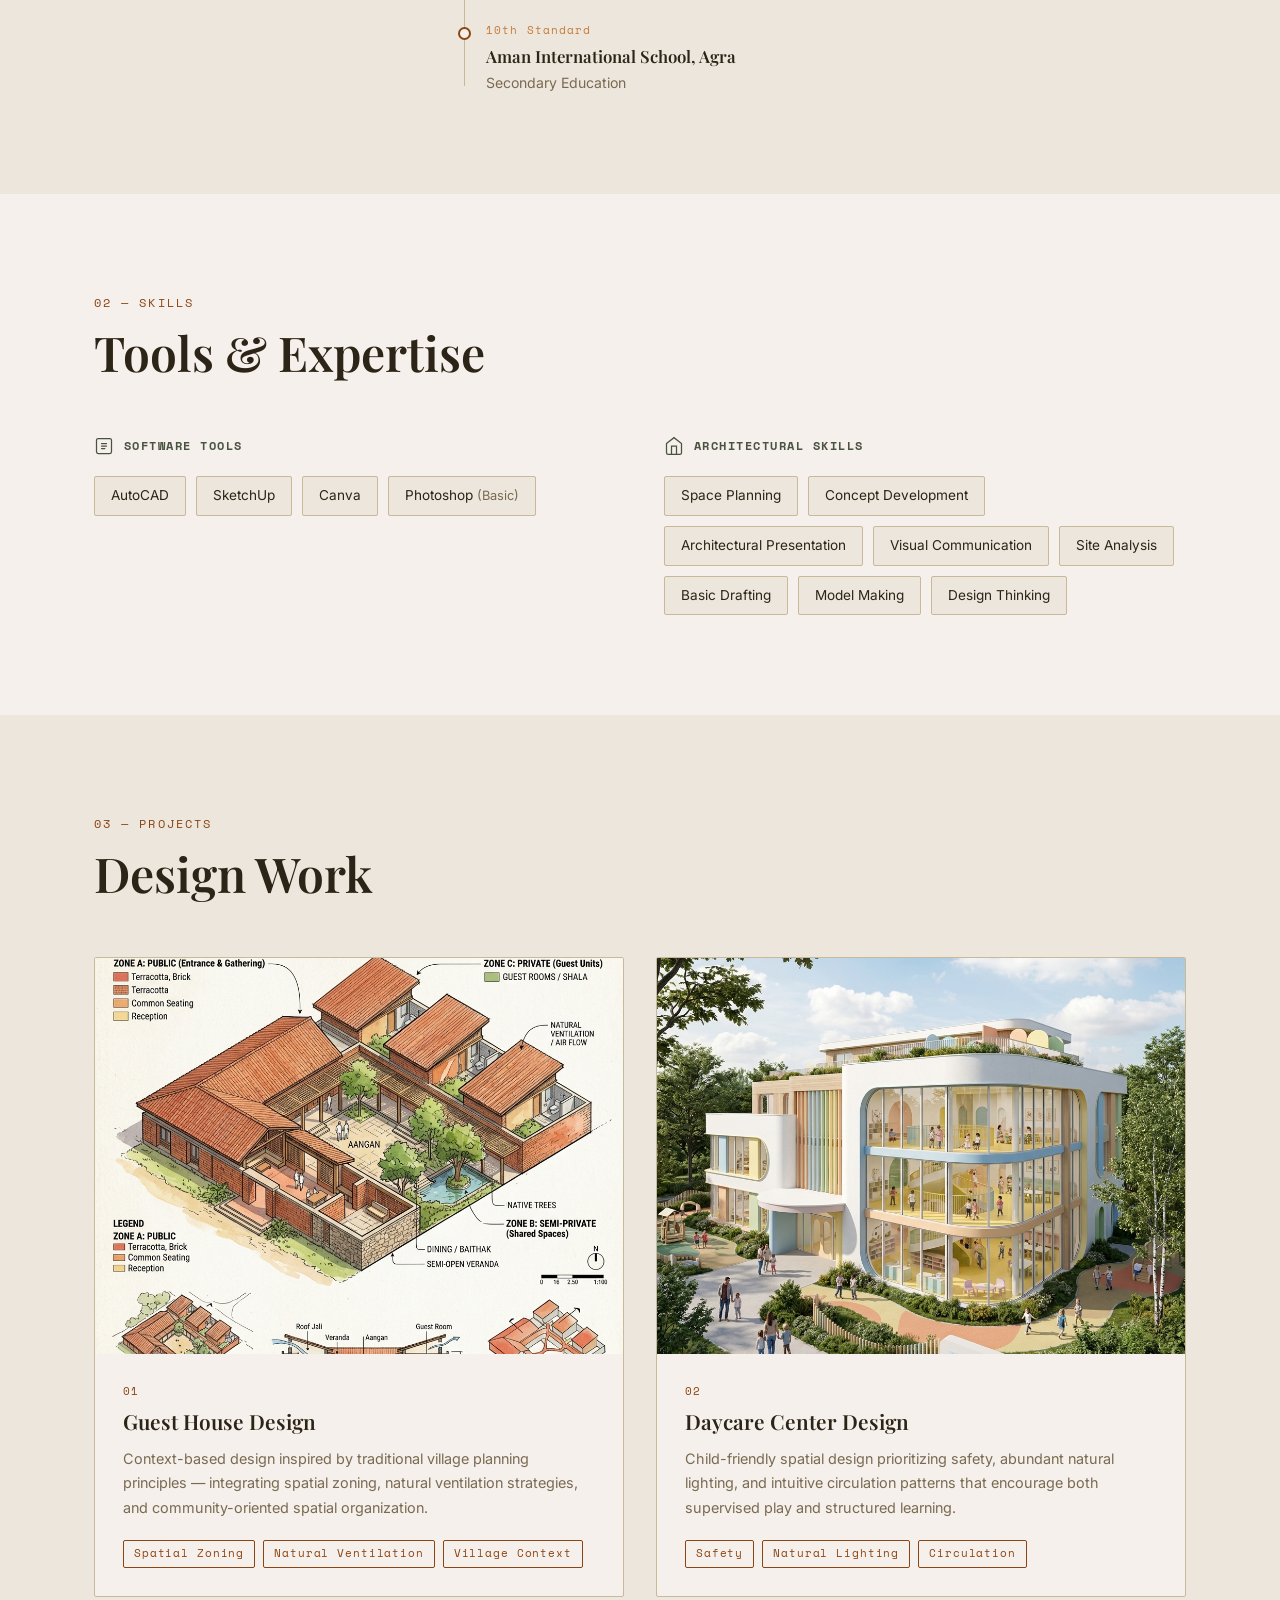
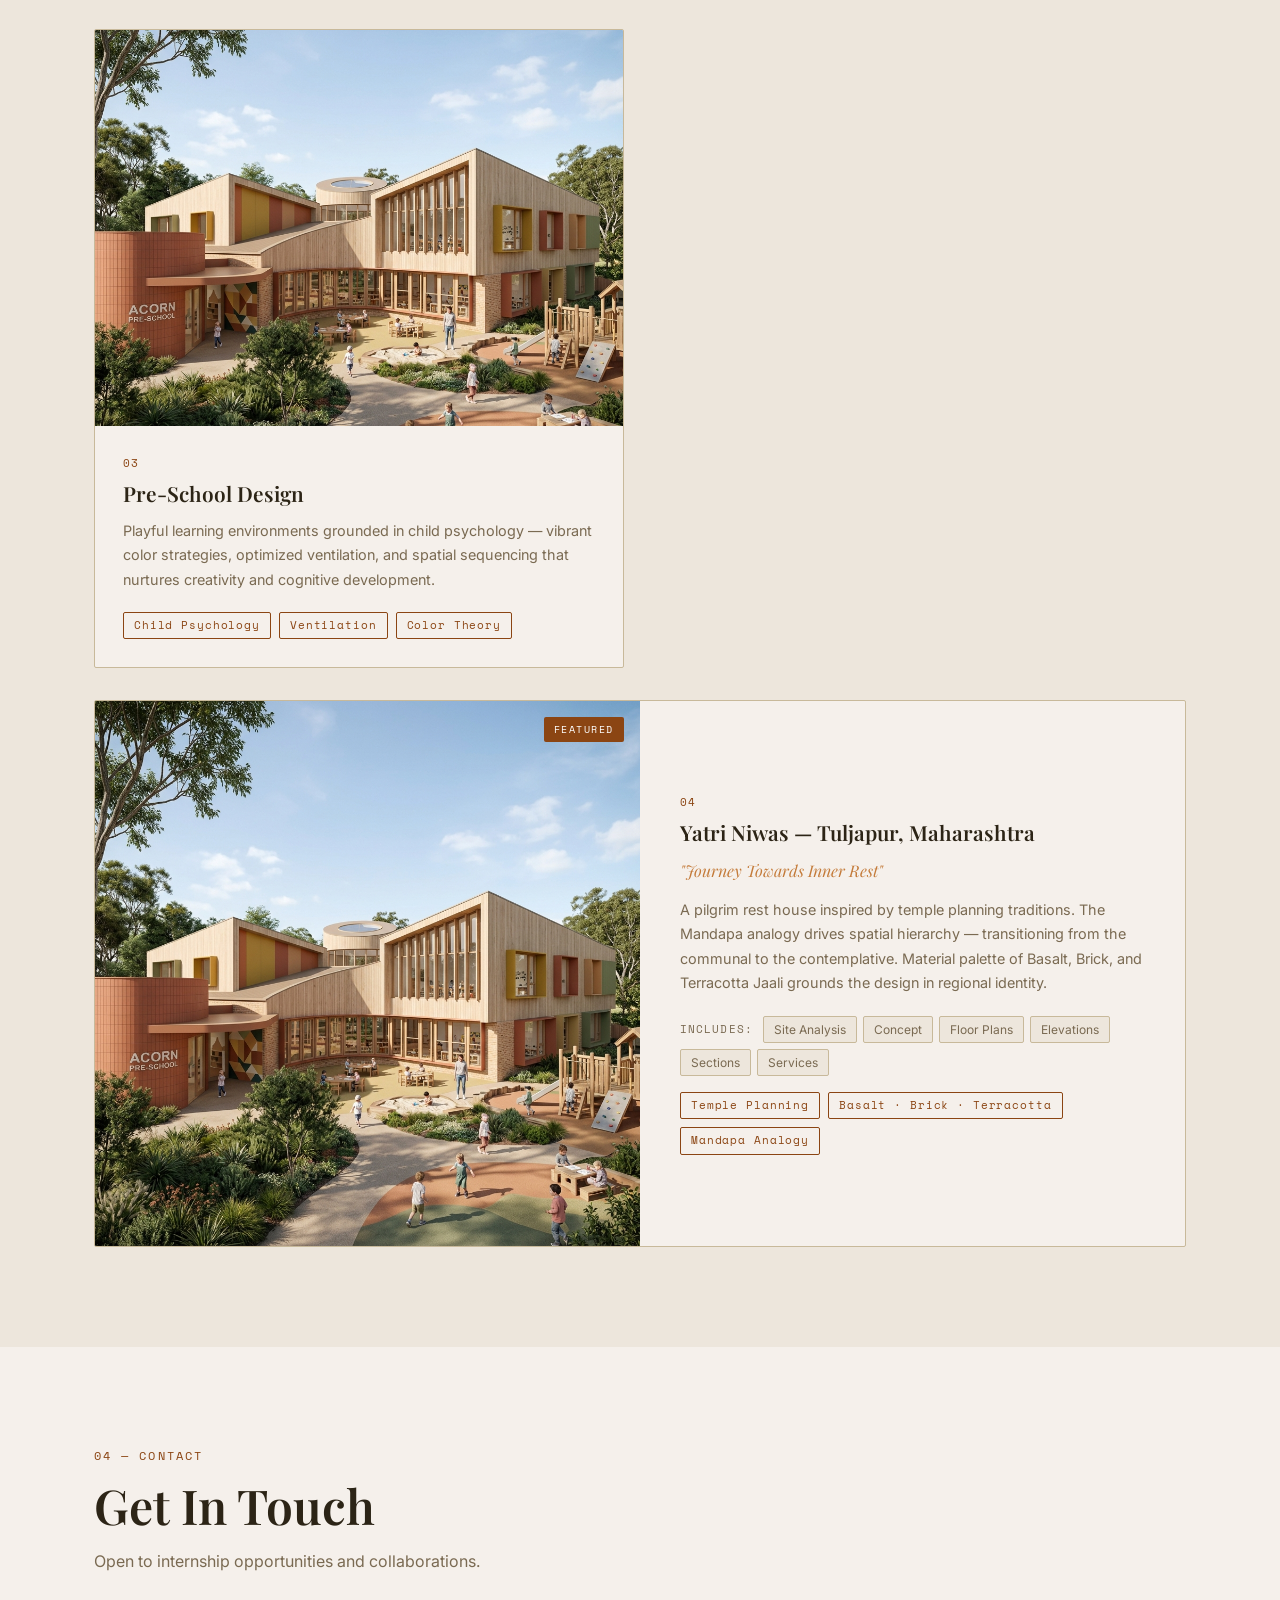
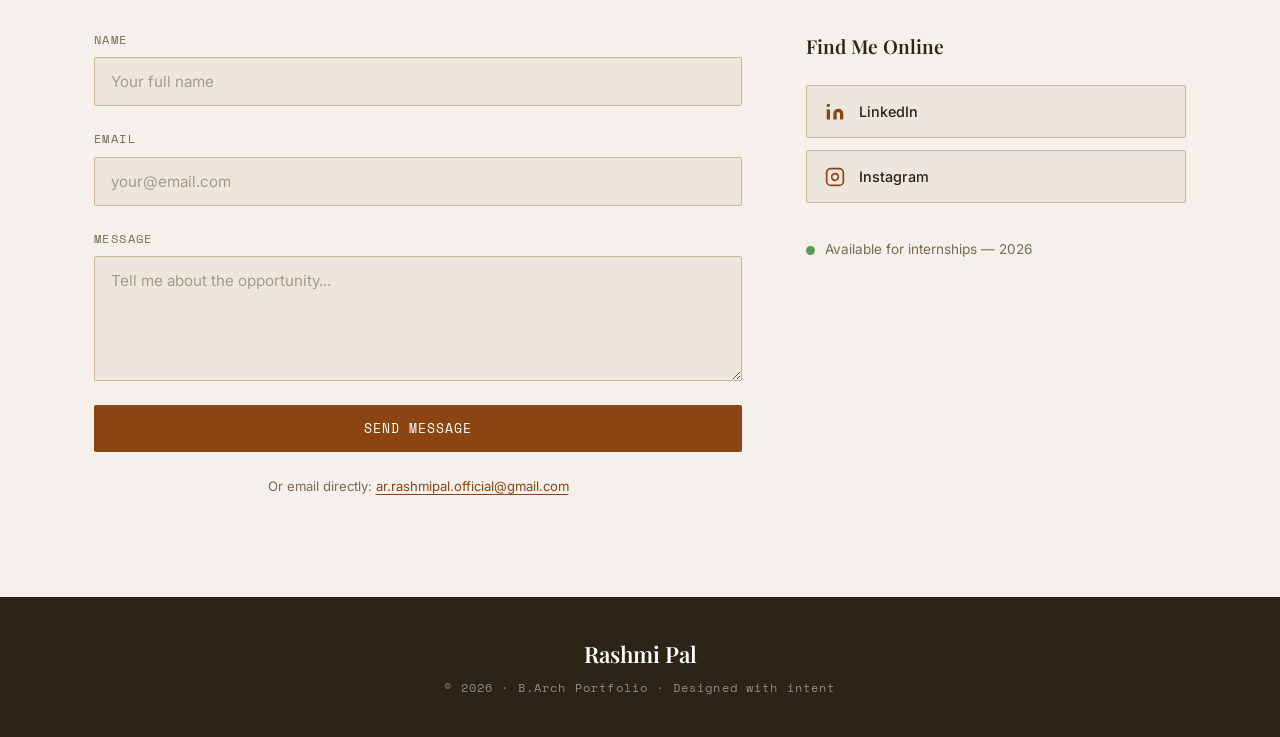
==== commit f8fd202a: "Fix image paths, update contact form for CallMeBot" ====
--- a/index.html
+++ b/index.html
@@ -34,7 +34,7 @@
     <div class="hero-content">
       <p class="hero-pre">Architecture Portfolio</p>
       <h1 class="hero-name">Rashmi Pal</h1>
-      <p class="hero-title">B.Arch, 2nd Year Student</p>
+      <p class="hero-title">B.Arch, 3rd Year Student</p>
       <p class="hero-tagline">"Designing Spaces with Purpose"</p>
       <div class="hero-cta">
         <a href="#projects" class="btn btn-primary">View Projects</a>
@@ -78,9 +78,9 @@
             <div class="timeline-item">
               <div class="timeline-dot"></div>
               <div class="timeline-body">
-                <span class="timeline-year">2023 — Present</span>
+                <span class="timeline-year">July 2024 — May 2029</span>
                 <h4>Symbiosis Skills And Professional University</h4>
-                <p>Bachelor of Architecture (B.Arch) — Currently Pursuing 2nd Year</p>
+                <p>Bachelor of Architecture (B.Arch) — Currently Pursuing 3rd Year</p>
               </div>
             </div>
             <div class="timeline-item">
@@ -159,8 +159,8 @@
             <div class="project-img-placeholder">
               <svg width="40" height="40" viewBox="0 0 24 24" fill="none"><path d="M3 9l9-7 9 7v11a2 2 0 01-2 2H5a2 2 0 01-2-2z" stroke="currentColor" stroke-width="1.5"/></svg>
             </div>
-            <div class="project-img-gallery" data-images='["images/projects/guest-house/01.jpg","images/projects/guest-house/02.jpg","images/projects/guest-house/03.jpg"]'>
-              <img src="images/projects/guest-house/01.jpg" alt="Guest House Design" onerror="this.parentElement.previousElementSibling.style.display='flex';this.style.display='none'" />
+            <div class="project-img-gallery" data-images='["images/projects/guest-house/project_guest_house.png"]'>
+              <img src="images/projects/guest-house/project_guest_house.png" alt="Guest House Design" onerror="this.parentElement.previousElementSibling.style.display='flex';this.style.display='none'" />
             </div>
             <div class="project-img-overlay">
               <span class="gallery-icon">&#9635; View Gallery</span>
@@ -184,8 +184,8 @@
             <div class="project-img-placeholder">
               <svg width="40" height="40" viewBox="0 0 24 24" fill="none"><path d="M3 9l9-7 9 7v11a2 2 0 01-2 2H5a2 2 0 01-2-2z" stroke="currentColor" stroke-width="1.5"/></svg>
             </div>
-            <div class="project-img-gallery" data-images='["images/projects/daycare/01.jpg","images/projects/daycare/02.jpg","images/projects/daycare/03.jpg"]'>
-              <img src="images/projects/daycare/01.jpg" alt="Daycare Center Design" onerror="this.parentElement.previousElementSibling.style.display='flex';this.style.display='none'" />
+            <div class="project-img-gallery" data-images='["images/projects/daycare/project_daycare.png"]'>
+              <img src="images/projects/daycare/project_daycare.png" alt="Daycare Center Design" onerror="this.parentElement.previousElementSibling.style.display='flex';this.style.display='none'" />
             </div>
             <div class="project-img-overlay">
               <span class="gallery-icon">&#9635; View Gallery</span>
@@ -209,8 +209,8 @@
             <div class="project-img-placeholder">
               <svg width="40" height="40" viewBox="0 0 24 24" fill="none"><path d="M3 9l9-7 9 7v11a2 2 0 01-2 2H5a2 2 0 01-2-2z" stroke="currentColor" stroke-width="1.5"/></svg>
             </div>
-            <div class="project-img-gallery" data-images='["images/projects/preschool/01.jpg","images/projects/preschool/02.jpg","images/projects/preschool/03.jpg"]'>
-              <img src="images/projects/preschool/01.jpg" alt="Pre-School Design" onerror="this.parentElement.previousElementSibling.style.display='flex';this.style.display='none'" />
+            <div class="project-img-gallery" data-images='["images/projects/preschool/project_preschool.png"]'>
+              <img src="images/projects/preschool/project_preschool.png" alt="Pre-School Design" onerror="this.parentElement.previousElementSibling.style.display='flex';this.style.display='none'" />
             </div>
             <div class="project-img-overlay">
               <span class="gallery-icon">&#9635; View Gallery</span>
@@ -234,8 +234,8 @@
             <div class="project-img-placeholder">
               <svg width="40" height="40" viewBox="0 0 24 24" fill="none"><path d="M3 9l9-7 9 7v11a2 2 0 01-2 2H5a2 2 0 01-2-2z" stroke="currentColor" stroke-width="1.5"/></svg>
             </div>
-            <div class="project-img-gallery" data-images='["images/projects/yatri-niwas/01.jpg","images/projects/yatri-niwas/02.jpg","images/projects/yatri-niwas/03.jpg","images/projects/yatri-niwas/04.jpg","images/projects/yatri-niwas/05.jpg","images/projects/yatri-niwas/06.jpg"]'>
-              <img src="images/projects/yatri-niwas/01.jpg" alt="Yatri Niwas" onerror="this.parentElement.previousElementSibling.style.display='flex';this.style.display='none'" />
+            <div class="project-img-gallery" data-images='["images/projects/yatri-niwas/project_preschool.png"]'>
+              <img src="images/projects/yatri-niwas/project_preschool.png" alt="Yatri Niwas" onerror="this.parentElement.previousElementSibling.style.display='flex';this.style.display='none'" />
             </div>
             <div class="project-img-overlay">
               <span class="gallery-icon">&#9635; View Gallery</span>
@@ -290,24 +290,21 @@
             <textarea id="message" name="message" rows="5" placeholder="Tell me about the opportunity..." required></textarea>
           </div>
           <button type="submit" class="btn btn-primary btn-full">Send Message</button>
-          <p class="form-note">Or email directly: <a href="mailto:rashmi@example.com">rashmipal@email.com</a></p>
+          <p class="form-note">Or email directly: <a href="mailto:ar.rashmipal.official@gmail.com">ar.rashmipal.official@gmail.com</a></p>
         </form>
 
         <div class="contact-social">
           <h3>Find Me Online</h3>
           <div class="social-links">
-            <a href="https://linkedin.com/in/rashmipal" target="_blank" rel="noopener" class="social-link">
+            <a href="https://linkedin.com/in/rashmi-pal-665370343" target="_blank" rel="noopener" class="social-link">
               <svg viewBox="0 0 24 24" fill="currentColor"><path d="M16 8a6 6 0 016 6v7h-4v-7a2 2 0 00-2-2 2 2 0 00-2 2v7h-4v-7a6 6 0 016-6zM2 9h4v12H2z"/><circle cx="4" cy="4" r="2"/></svg>
               LinkedIn
             </a>
-            <a href="https://behance.net/rashmipal" target="_blank" rel="noopener" class="social-link">
-              <svg viewBox="0 0 24 24" fill="currentColor"><path d="M22 7h-7V5h7v2zm1.726 10c-.442 1.297-2.029 3-5.101 3-3.074 0-5.564-1.729-5.564-5.675 0-3.91 2.325-5.92 5.466-5.92 3.082 0 4.964 1.782 5.375 4.426.078.506.109 1.188.095 2.14H15.97c.13 1.2.836 1.884 2.101 1.884.964 0 1.49-.564 1.727-1.555l3.928.7zM15.973 14h4.784c-.104-1.218-.81-2.027-2.27-2.027-1.37 0-2.24.822-2.514 2.027zM3 14c1.252 0 1.586-.49 1.586-1.27 0-.779-.428-1.23-1.586-1.23H1v2.5h2zm-2-7.5v13H7.5c2.75 0 4.5-1.25 4.5-3.5 0-1.5-.75-2.5-2-3 1-.5 1.5-1.5 1.5-2.5 0-2.25-1.5-4-4.5-4H1z"/></svg>
-              Behance
-            </a>
-            <a href="https://instagram.com/rashmipal_arch" target="_blank" rel="noopener" class="social-link">
+            <a href="https://www.instagram.com/_rashmibaghel__" target="_blank" rel="noopener" class="social-link">
               <svg viewBox="0 0 24 24" fill="none" stroke="currentColor" stroke-width="2"><rect x="2" y="2" width="20" height="20" rx="5" ry="5"/><path d="M16 11.37A4 4 0 1112.63 8 4 4 0 0116 11.37z"/><line x1="17.5" y1="6.5" x2="17.51" y2="6.5"/></svg>
               Instagram
             </a>
+
           </div>
           <div class="contact-availability">
             <div class="availability-dot"></div>
--- a/style.css
+++ b/style.css
@@ -1007,7 +1007,32 @@
 /* ============================================================
    RESPONSIVE
    ============================================================ */
+
+/* --- Laptop (901px – 1140px) --- */
+@media (max-width: 1140px) {
+  .about-grid {
+    grid-template-columns: 260px 1fr;
+    gap: 48px;
+  }
+
+  .contact-grid {
+    grid-template-columns: 1fr 320px;
+    gap: 48px;
+  }
+
+  .project-featured .project-info {
+    padding: 32px;
+  }
+}
+
+/* --- Tablet landscape (769px – 900px) --- */
 @media (max-width: 900px) {
+  section { padding: 80px 0; }
+
+  .section-title { margin-bottom: 40px; }
+
+  .nav-links { gap: 28px; }
+
   .about-grid {
     grid-template-columns: 1fr;
     gap: 40px;
@@ -1018,9 +1043,7 @@
     margin: 0 auto;
   }
 
-  .about-photo-border {
-    display: none;
-  }
+  .about-photo-border { display: none; }
 
   .skills-grid {
     grid-template-columns: 1fr;
@@ -1041,14 +1064,19 @@
     aspect-ratio: 4/3;
   }
 
+  .project-featured .project-info {
+    padding: 28px;
+  }
+
   .contact-grid {
     grid-template-columns: 1fr;
     gap: 40px;
   }
 }
 
-@media (max-width: 640px) {
-  section { padding: 72px 0; }
+/* --- Tablet portrait (≤ 768px) — hamburger nav kicks in --- */
+@media (max-width: 768px) {
+  .nav-hamburger { display: flex; }
 
   .nav-links {
     position: fixed;
@@ -1072,22 +1100,63 @@
   }
 
   .nav-links li { border-bottom: 1px solid var(--clr-border); }
-  .nav-links a { display: block; padding: 16px 24px; }
+
+  .nav-links a {
+    display: block;
+    padding: 16px 24px;
+    font-size: 0.85rem;
+  }
+
   .nav-links a::after { display: none; }
-
-  .nav-hamburger { display: flex; }
-
-  .hero-name { font-size: clamp(2.8rem, 14vw, 5rem); }
 
   .hero-cta {
     flex-direction: column;
     align-items: center;
   }
 
-  .btn { width: 100%; justify-content: center; max-width: 280px; }
+  .btn { width: 100%; justify-content: center; max-width: 300px; }
+}
+
+/* --- Mobile (≤ 640px) --- */
+@media (max-width: 640px) {
+  section { padding: 64px 0; }
+
+  .container { padding: 0 16px; }
+
+  .section-title {
+    font-size: clamp(1.75rem, 7vw, 2.5rem);
+    margin-bottom: 32px;
+  }
+
+  .hero-name { font-size: clamp(2.6rem, 13vw, 4.5rem); }
+
+  .hero-tagline { font-size: clamp(1rem, 4vw, 1.3rem); }
+
+  .about-photo-wrap { max-width: 220px; }
 
   .project-info { padding: 20px; }
-
-  .lightbox-prev { left: 8px; }
-  .lightbox-next { right: 8px; }
-}
+  .project-featured .project-info { padding: 20px; }
+
+  .contact-sub { margin-top: -24px; margin-bottom: 40px; }
+
+  .lightbox-prev { left: 8px; padding: 14px 14px; }
+  .lightbox-next { right: 8px; padding: 14px 14px; }
+
+  .lightbox-img-wrap img {
+    max-width: 96vw;
+    max-height: 75vh;
+  }
+}
+
+/* --- Small mobile (≤ 400px) --- */
+@media (max-width: 400px) {
+  .hero-pre { letter-spacing: 0.15em; }
+
+  .about-photo-wrap { max-width: 180px; }
+
+  .skill-tag { font-size: 0.8rem; padding: 7px 12px; }
+
+  .btn { padding: 12px 20px; font-size: 0.75rem; max-width: 260px; }
+
+  .social-link { padding: 12px 14px; font-size: 0.85rem; }
+}
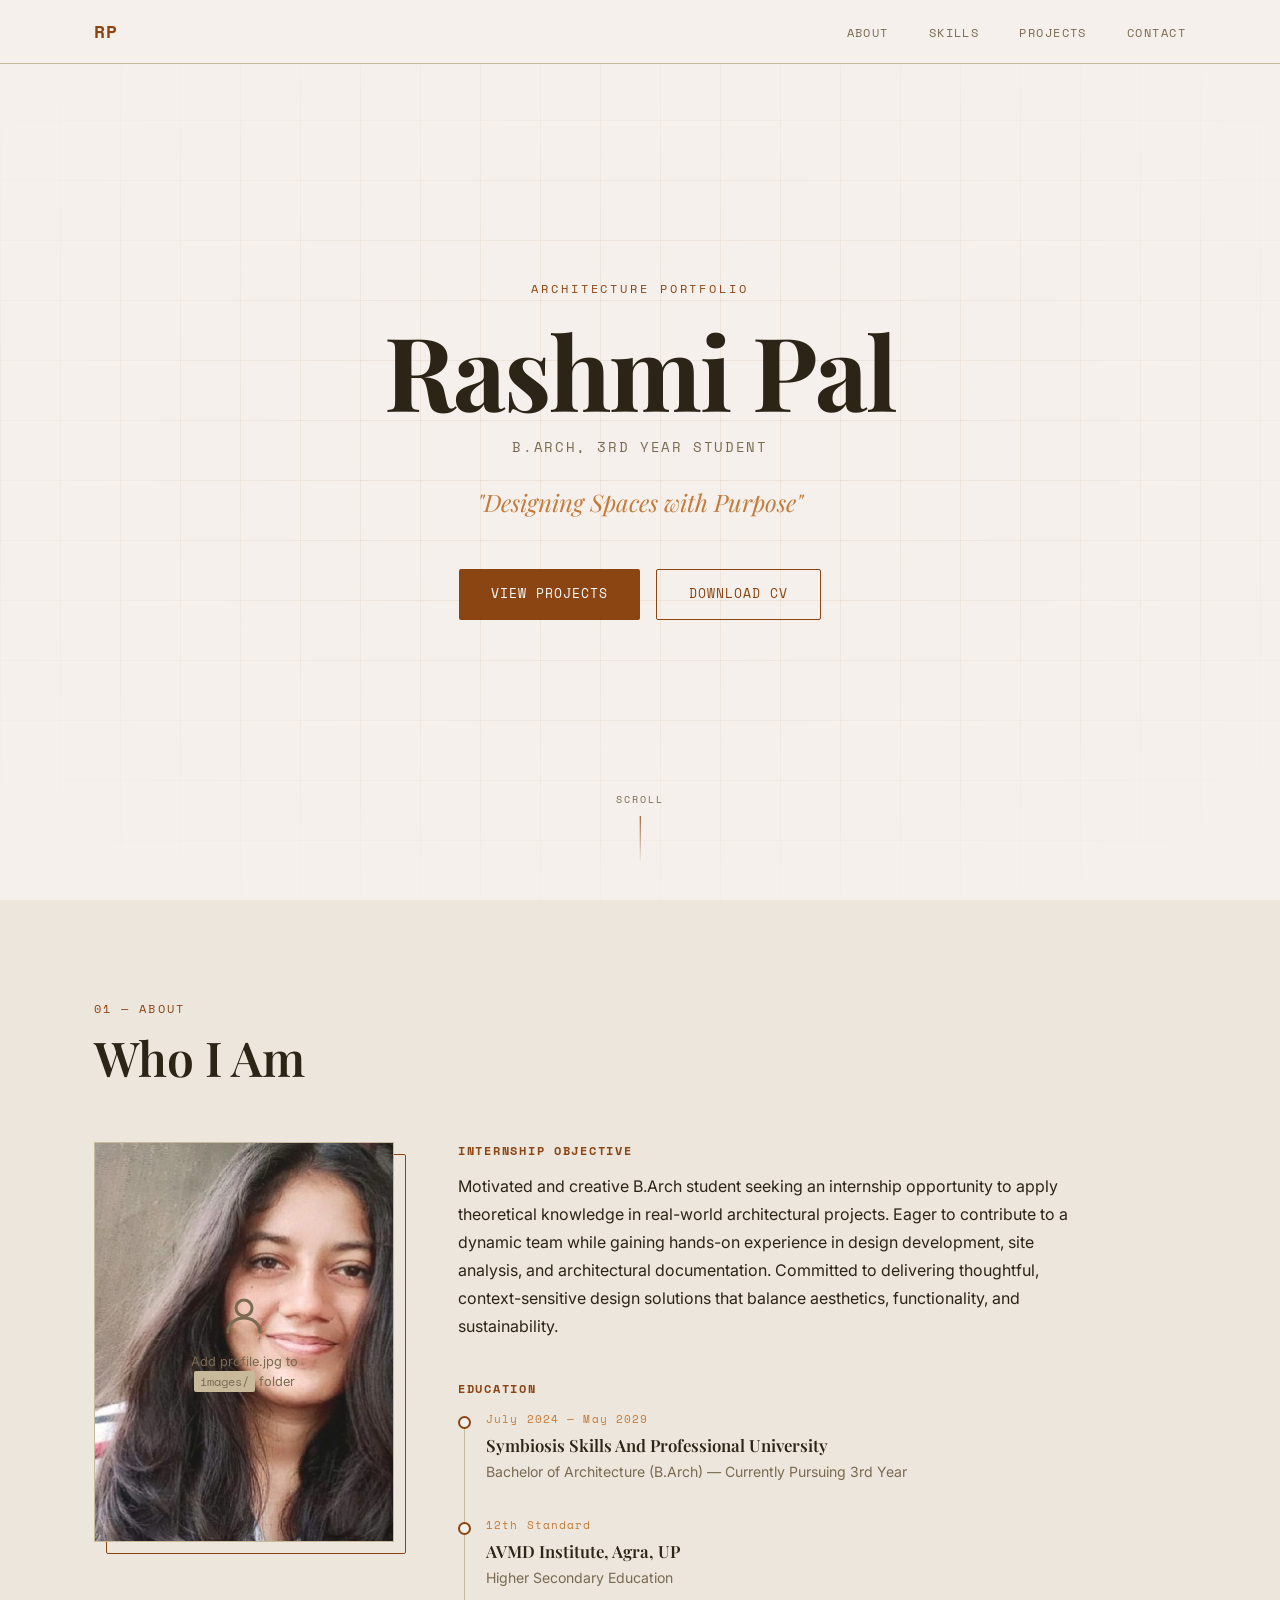
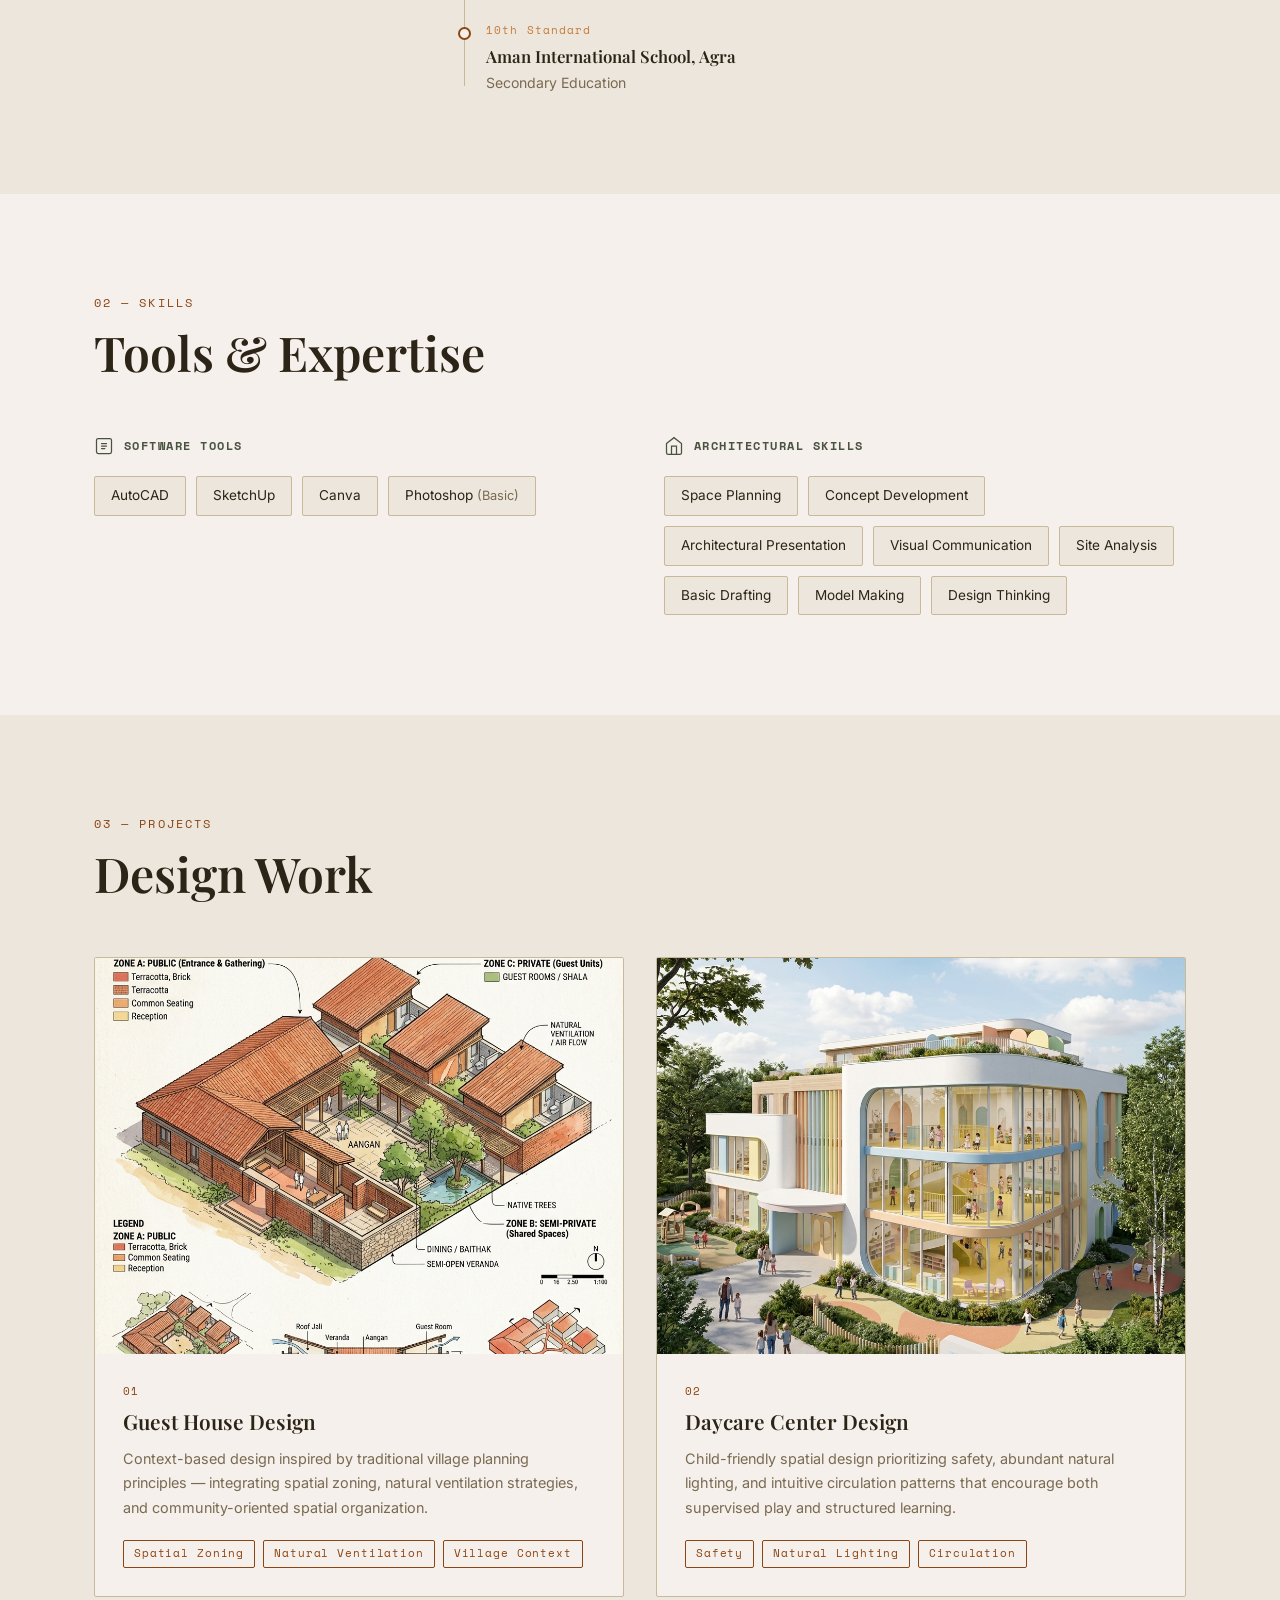
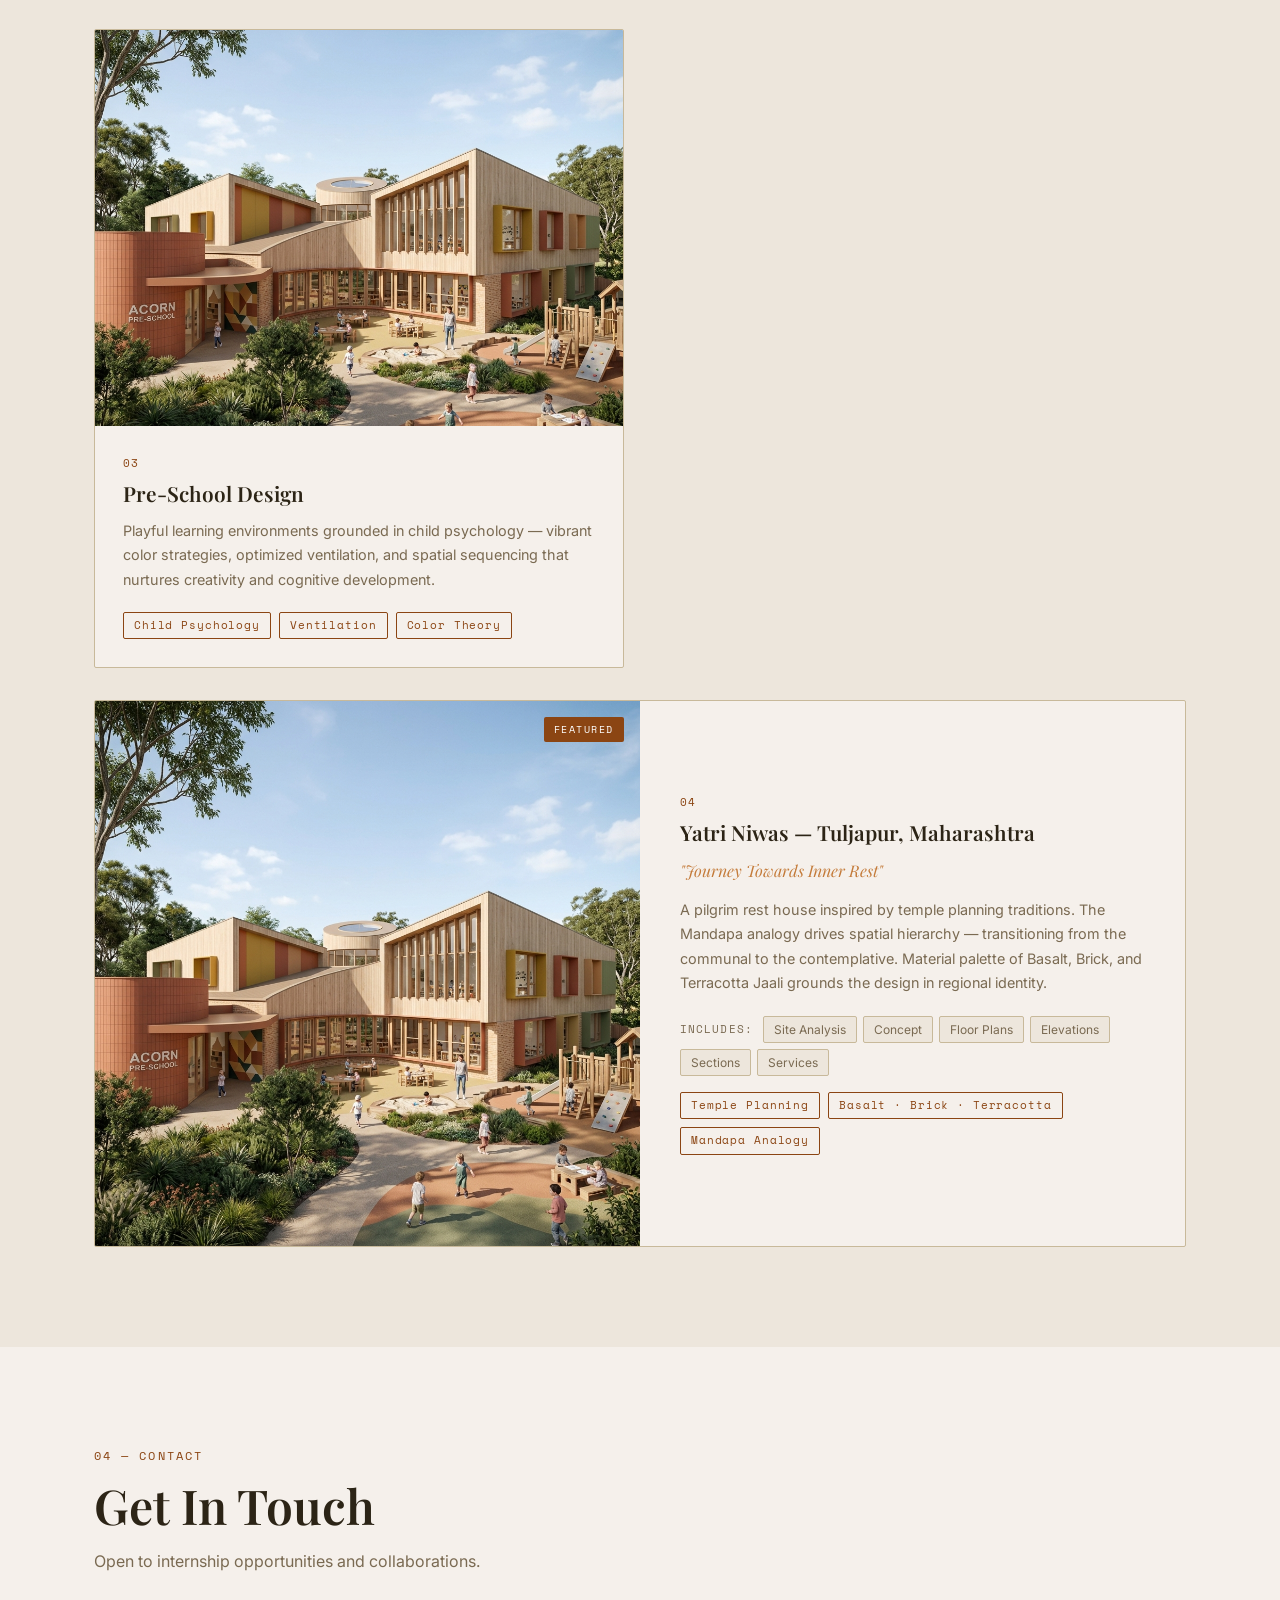
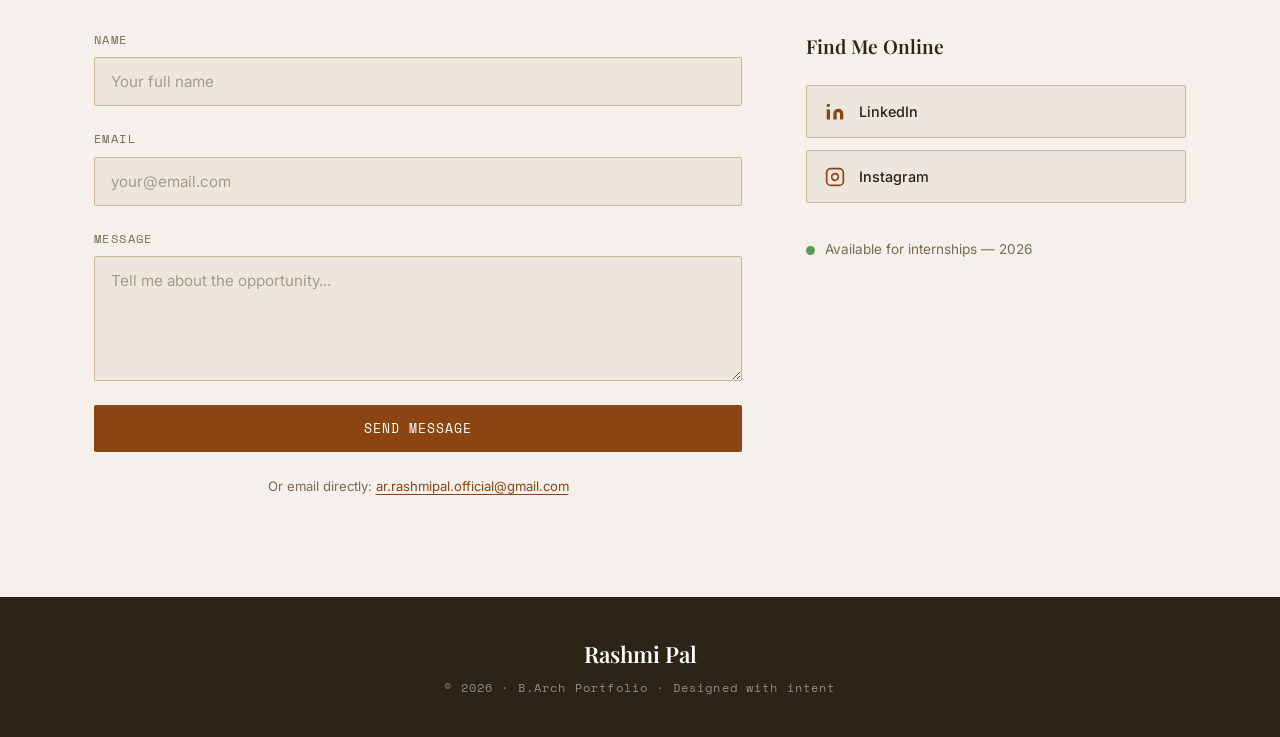
==== commit 9f1df4f2: "Add profile photo and fix CV download link" ====
--- a/index.html
+++ b/index.html
@@ -38,7 +38,7 @@
       <p class="hero-tagline">"Designing Spaces with Purpose"</p>
       <div class="hero-cta">
         <a href="#projects" class="btn btn-primary">View Projects</a>
-        <a href="cv/rashmi-pal-cv.pdf" class="btn btn-outline" download>Download CV</a>
+        <a href="cv/RASHMI PORTFOLIO_compressed.pdf" class="btn btn-outline" download>Download CV</a>
       </div>
     </div>
     <div class="hero-scroll-hint">
@@ -57,7 +57,7 @@
         <!-- Photo -->
         <div class="about-photo-wrap">
           <div class="about-photo" id="photoArea">
-            <img src="images/profile.jpg" alt="Rashmi Pal" id="profileImg" onerror="this.style.display='none';document.getElementById('photoPlaceholder').style.display='flex'" />
+            <img src="cv/dp_image.jpg" alt="Rashmi Pal" id="profileImg" onerror="this.style.display='none';document.getElementById('photoPlaceholder').style.display='flex'" />
             <div class="photo-placeholder" id="photoPlaceholder">
               <svg width="48" height="48" fill="none" viewBox="0 0 24 24"><circle cx="12" cy="8" r="4" stroke="currentColor" stroke-width="1.5"/><path d="M4 20c0-4 3.6-7 8-7s8 3 8 7" stroke="currentColor" stroke-width="1.5" stroke-linecap="round"/></svg>
               <p>Add profile.jpg to<br/><code>images/</code> folder</p>
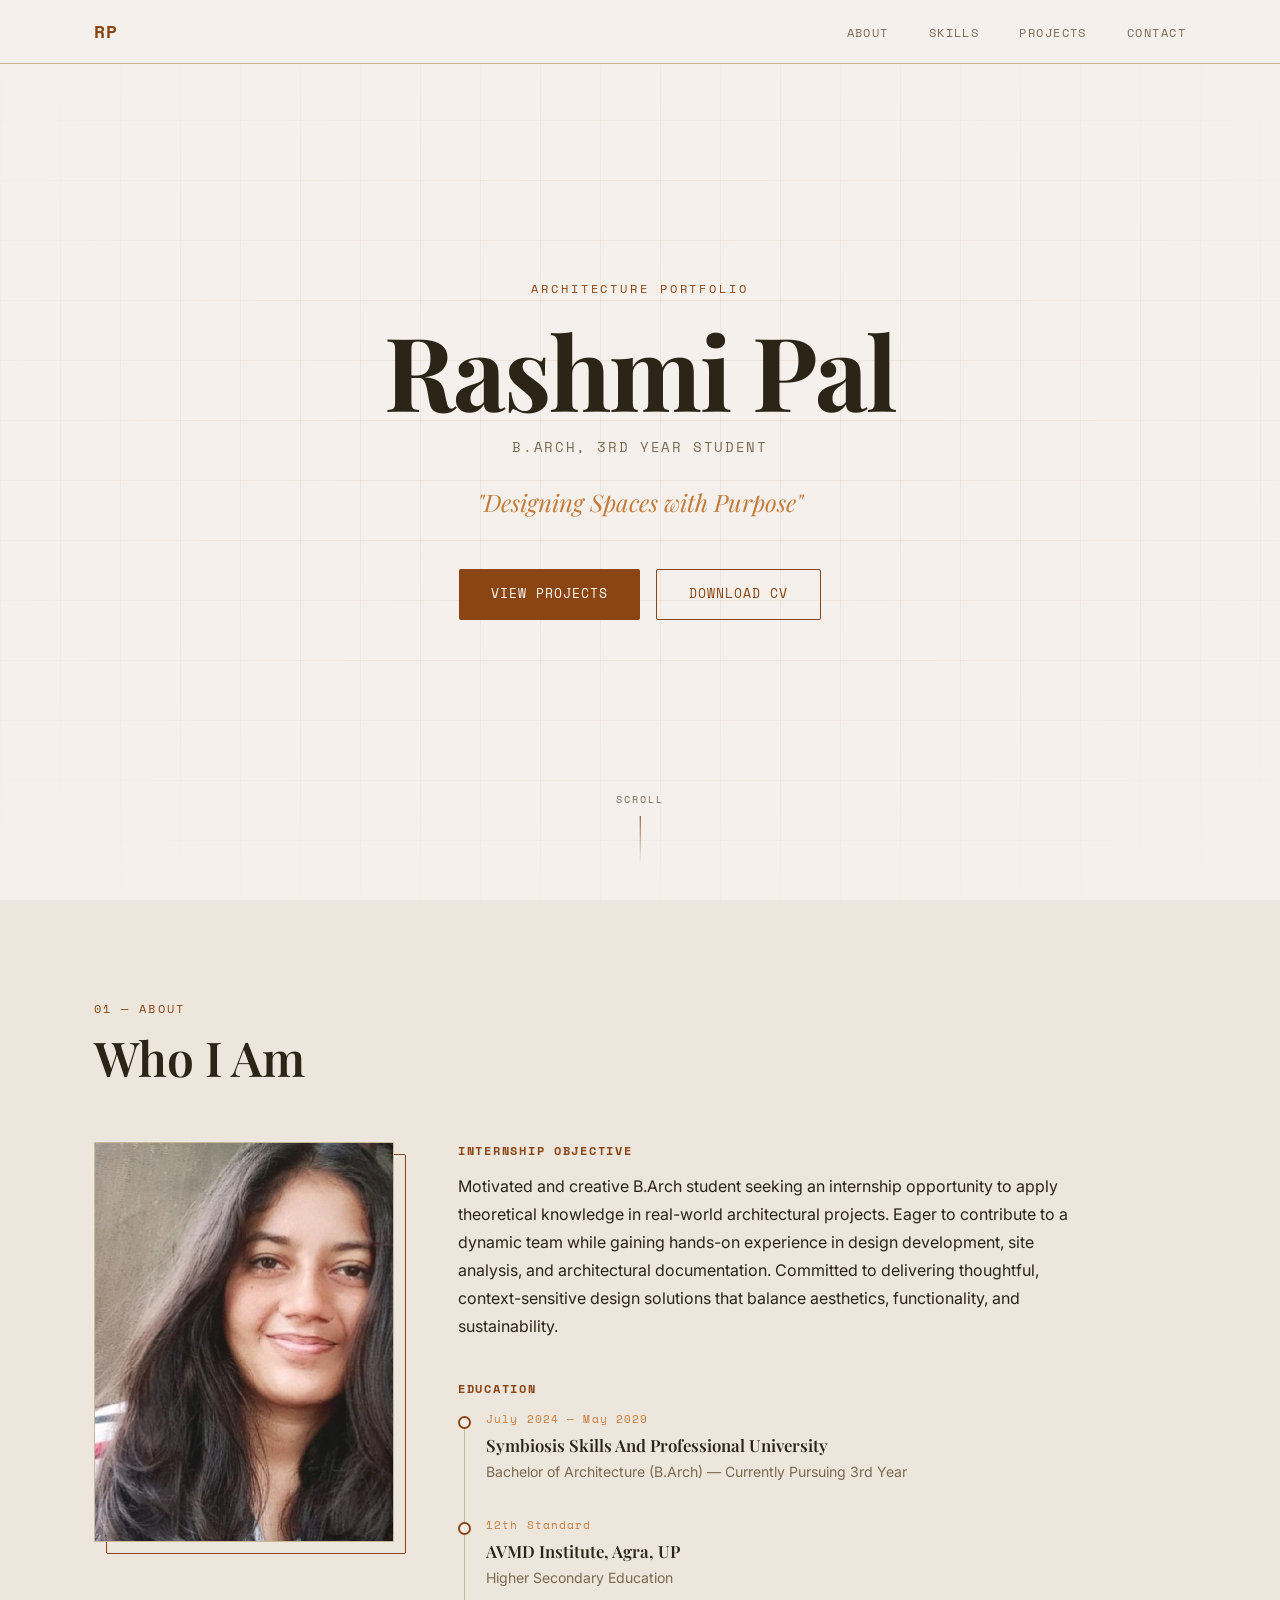
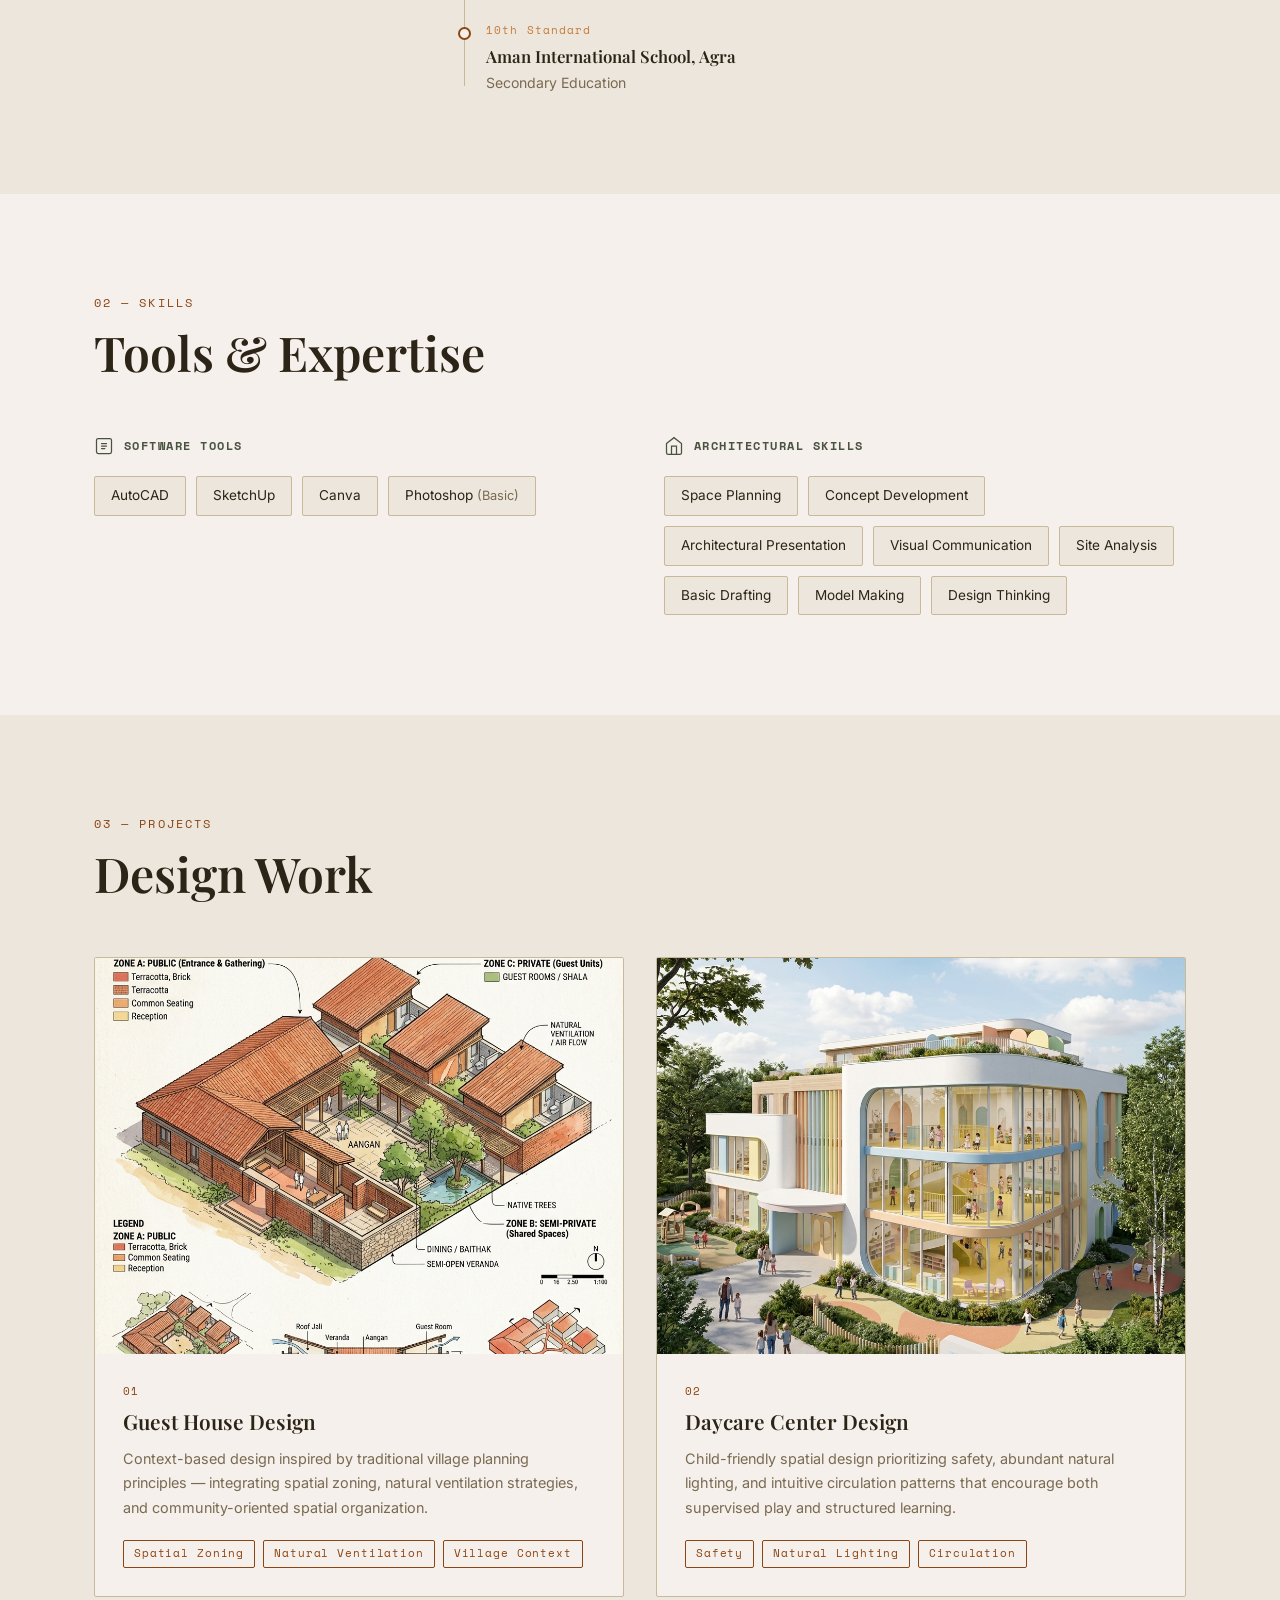
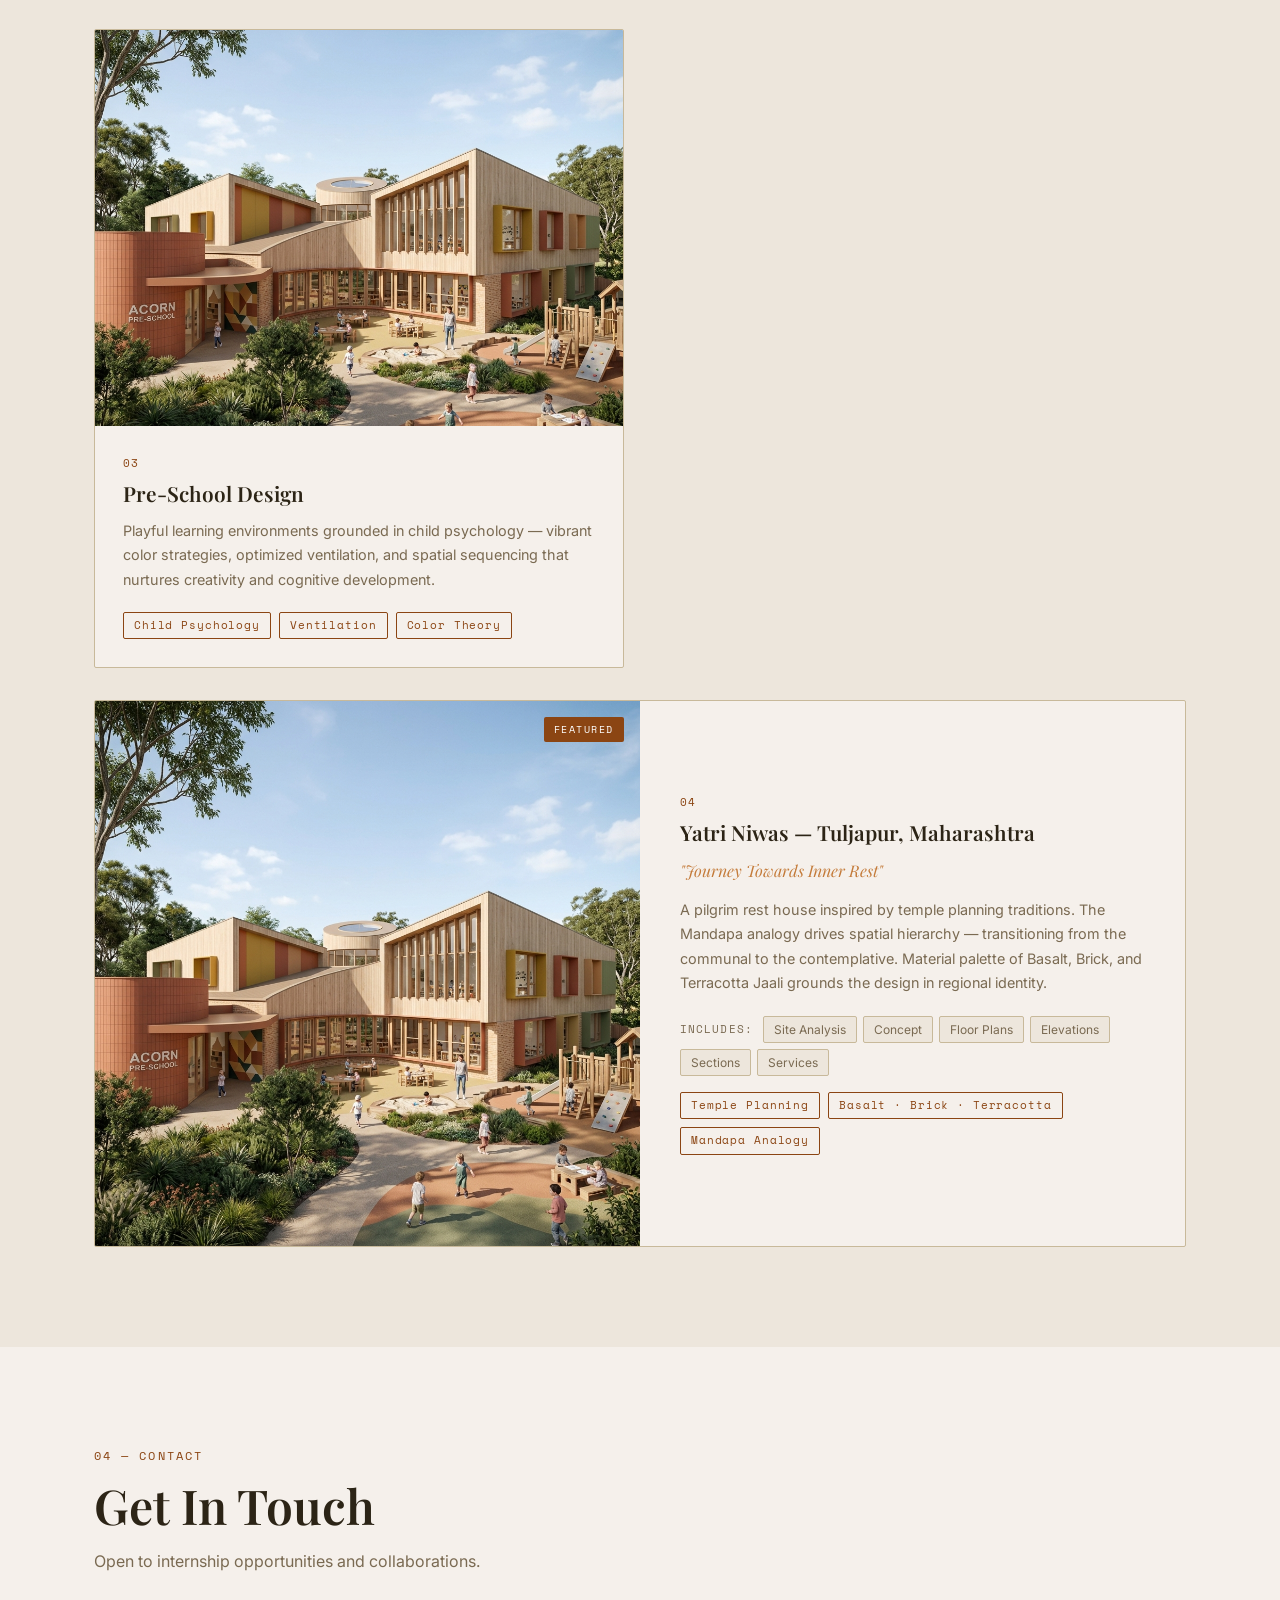
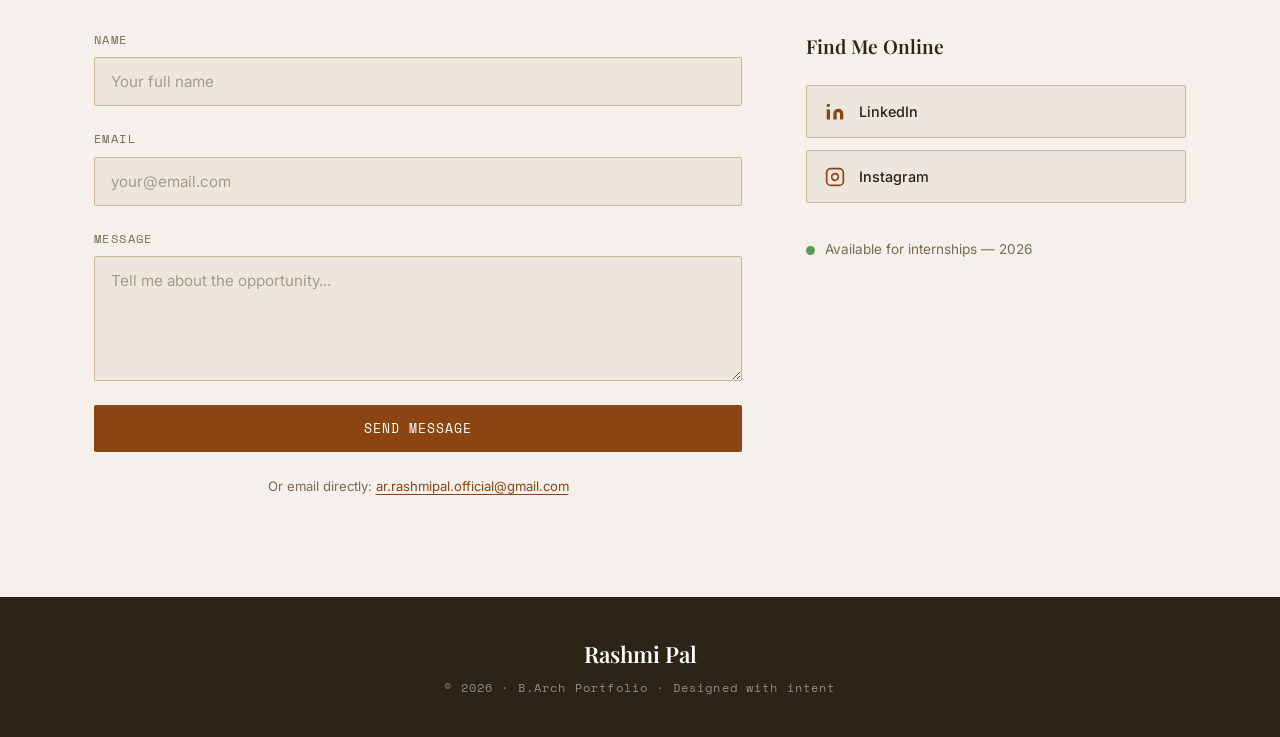
==== commit 8e587039: "Remove placeholders, show dp and project images directly" ====
--- a/index.html
+++ b/index.html
@@ -57,11 +57,7 @@
         <!-- Photo -->
         <div class="about-photo-wrap">
           <div class="about-photo" id="photoArea">
-            <img src="cv/dp_image.jpg" alt="Rashmi Pal" id="profileImg" onerror="this.style.display='none';document.getElementById('photoPlaceholder').style.display='flex'" />
-            <div class="photo-placeholder" id="photoPlaceholder">
-              <svg width="48" height="48" fill="none" viewBox="0 0 24 24"><circle cx="12" cy="8" r="4" stroke="currentColor" stroke-width="1.5"/><path d="M4 20c0-4 3.6-7 8-7s8 3 8 7" stroke="currentColor" stroke-width="1.5" stroke-linecap="round"/></svg>
-              <p>Add profile.jpg to<br/><code>images/</code> folder</p>
-            </div>
+            <img src="cv/dp_image.jpg" alt="Rashmi Pal" id="profileImg" />
           </div>
           <div class="about-photo-border"></div>
         </div>
@@ -124,6 +120,7 @@
             <span class="skill-tag">Photoshop <em>(Basic)</em></span>
           </div>
         </div>
+
 
         <div class="skills-col">
           <h3 class="skills-cat-title">
@@ -156,9 +153,7 @@
         <!-- Project 1: Guest House -->
         <article class="project-card" data-project="0">
           <div class="project-img-wrap">
-            <div class="project-img-placeholder">
-              <svg width="40" height="40" viewBox="0 0 24 24" fill="none"><path d="M3 9l9-7 9 7v11a2 2 0 01-2 2H5a2 2 0 01-2-2z" stroke="currentColor" stroke-width="1.5"/></svg>
-            </div>
+
             <div class="project-img-gallery" data-images='["images/projects/guest-house/project_guest_house.png"]'>
               <img src="images/projects/guest-house/project_guest_house.png" alt="Guest House Design" onerror="this.parentElement.previousElementSibling.style.display='flex';this.style.display='none'" />
             </div>
@@ -181,9 +176,7 @@
         <!-- Project 2: Daycare -->
         <article class="project-card" data-project="1">
           <div class="project-img-wrap">
-            <div class="project-img-placeholder">
-              <svg width="40" height="40" viewBox="0 0 24 24" fill="none"><path d="M3 9l9-7 9 7v11a2 2 0 01-2 2H5a2 2 0 01-2-2z" stroke="currentColor" stroke-width="1.5"/></svg>
-            </div>
+
             <div class="project-img-gallery" data-images='["images/projects/daycare/project_daycare.png"]'>
               <img src="images/projects/daycare/project_daycare.png" alt="Daycare Center Design" onerror="this.parentElement.previousElementSibling.style.display='flex';this.style.display='none'" />
             </div>
@@ -206,9 +199,7 @@
         <!-- Project 3: Pre-School -->
         <article class="project-card" data-project="2">
           <div class="project-img-wrap">
-            <div class="project-img-placeholder">
-              <svg width="40" height="40" viewBox="0 0 24 24" fill="none"><path d="M3 9l9-7 9 7v11a2 2 0 01-2 2H5a2 2 0 01-2-2z" stroke="currentColor" stroke-width="1.5"/></svg>
-            </div>
+
             <div class="project-img-gallery" data-images='["images/projects/preschool/project_preschool.png"]'>
               <img src="images/projects/preschool/project_preschool.png" alt="Pre-School Design" onerror="this.parentElement.previousElementSibling.style.display='flex';this.style.display='none'" />
             </div>
@@ -231,9 +222,7 @@
         <!-- Project 4: Yatri Niwas — FEATURED -->
         <article class="project-card project-featured" data-project="3">
           <div class="project-img-wrap">
-            <div class="project-img-placeholder">
-              <svg width="40" height="40" viewBox="0 0 24 24" fill="none"><path d="M3 9l9-7 9 7v11a2 2 0 01-2 2H5a2 2 0 01-2-2z" stroke="currentColor" stroke-width="1.5"/></svg>
-            </div>
+
             <div class="project-img-gallery" data-images='["images/projects/yatri-niwas/project_preschool.png"]'>
               <img src="images/projects/yatri-niwas/project_preschool.png" alt="Yatri Niwas" onerror="this.parentElement.previousElementSibling.style.display='flex';this.style.display='none'" />
             </div>
